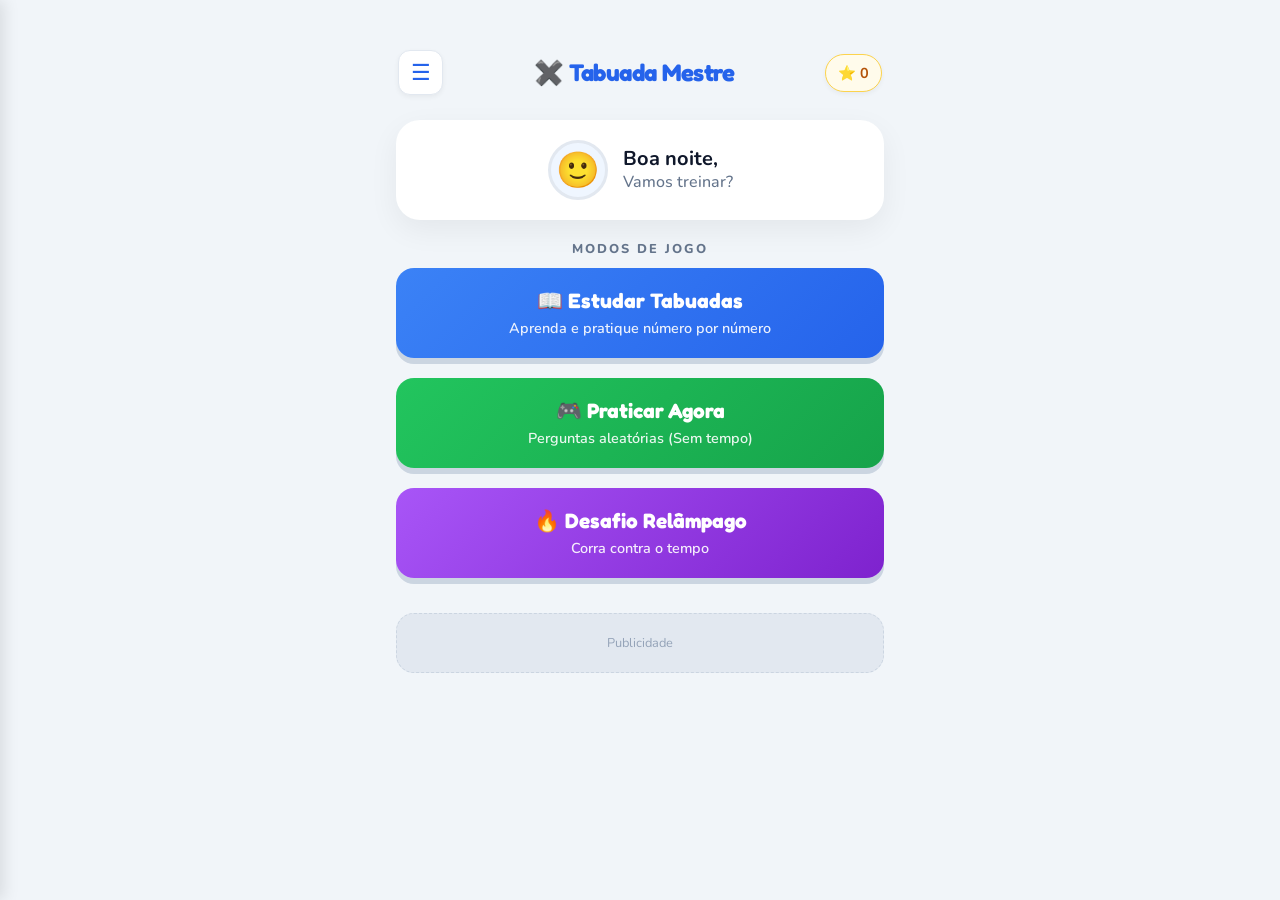
==== index.html @ 0c2fee06 "Add files via upload" ====
<!DOCTYPE html>
<html lang="pt-BR">
<head>
    <meta charset="UTF-8">
    <meta name="viewport" content="width=device-width, initial-scale=1.0, user-scalable=no">
    <title>Tabuada Mestre - Aprenda Brincando</title>
    
    <link rel="preconnect" href="https://fonts.googleapis.com">
    <link rel="preconnect" href="https://fonts.gstatic.com" crossorigin>
    <link href="https://fonts.googleapis.com/css2?family=Fredoka:wght@400;600;700&family=Nunito:wght@400;700&display=swap" rel="stylesheet">
    
    <link rel="stylesheet" href="style.css">
    <link rel="manifest" href="manifest.json">
    <meta name="theme-color" content="#2563eb">
</head>
<body>

    <div id="app">
        
        <div id="overlay-menu" class="oculto"></div> <aside id="menu-lateral">
            <div class="menu-header">
                <div class="avatar-menu-grande" id="avatar-menu-display">🙂</div>
                <strong style="font-size: 1.2rem;">Olá, Mestre!</strong>
                <div class="saldo-badge" style="background: rgba(255,255,255,0.2); border:none; color:white;">
                    ⭐ <span id="saldo-menu">0</span>
                </div>
            </div>
            <nav class="menu-lista">
                <button class="btn-item-menu" id="menu-desempenho">
                    🏆 Meu Desempenho
                </button>
                <button class="btn-item-menu" id="menu-loja">
                    🛍️ Loja de Mestres
                </button>
                <button class="btn-item-menu" onclick="alert('Regras: \n\n1. Treino: Sem tempo, ideal para aprender.\n2. Desafio: Valendo recorde e estrelas!\n3. Lousa: Estude a tabuada antes de jogar.')">
                    📜 Como Jogar
                </button>
                <button class="btn-item-menu" onclick="alert('App Tabuada Mestre v2.0\nDesenvolvido por MIB Digital\n\nTodos os direitos reservados.')">
                    ℹ️ Sobre o App
                </button>
            </nav>
            <div class="versao-app">Versão 2.0.1 (Beta)</div>
        </aside>

        <div id="tela-inicial">
            
            <div class="header-topo-limpo">
                <button class="btn-icon-quadrado" id="btn-abrir-menu">☰</button>
                
                <div class="logo-header-texto">
                    <span style="color:#475569;">✖️</span> Tabuada Mestre
                </div>

                <div class="saldo-badge-pill">
                    ⭐ <span id="saldo-estrelas-home">0</span>
                </div>
            </div>

            <div class="card-boas-vindas-topo">
                <div class="avatar-saudacao" id="avatar-display-home">🙂</div>
                <div class="texto-saudacao-container">
                    <strong id="texto-horario">Olá,</strong>
                    <span>Vamos treinar?</span>
                </div>
            </div>

            <div class="label-secao-home">MODOS DE JOGO</div>

            <div class="container-botoes-originais">
                <button id="btn-estudar" class="btn-menu azul">
                    <span>📖 Estudar Tabuadas</span>
                    <small>Aprenda e pratique número por número</small>
                </button>

                <button id="btn-treino" class="btn-menu verde">
                    <span>🎮 Praticar Agora</span>
                    <small>Perguntas aleatórias (Sem tempo)</small>
                </button>
                
                <button id="btn-desafio" class="btn-menu roxo">
                    <span>🔥 Desafio Relâmpago</span>
                    <small>Corra contra o tempo</small>
                </button>
            </div>

            <div class="ad-banner-container" style="margin-top: auto; margin-bottom: 20px;">
                <p>Publicidade</p>
            </div>
        </div>

        <div id="tela-loja" class="tela oculto">
            <div class="header-tela">
                <button class="btn-voltar" data-destino="tela-inicial">⬅ Voltar</button>
                <h2>Loja de Mestres</h2>
            </div>
            <div class="container-scroll">
                <div class="banner-saldo-loja">
                    <span>Suas Estrelas:</span>
                    <strong class="texto-dourado">⭐ <span id="saldo-estrelas-loja">0</span></strong>
                </div>
                <div id="grid-loja" class="grid-loja"></div>
            </div>
        </div>

        <div id="tela-desempenho" class="tela oculto">
             <div class="header-tela">
                <button class="btn-voltar" data-destino="tela-inicial">⬅ Menu</button>
                <h2>Meu Progresso</h2>
            </div>
            <div class="container-scroll">
                <div class="stats-grid" style="margin-top: 10px;">
                    <div class="stat-card azul"><span class="stat-valor" id="dash-total-jogos">0</span><span class="stat-label">Partidas</span></div>
                    <div class="stat-card verde"><span class="stat-valor" id="dash-total-acertos">0</span><span class="stat-label">Acertos</span></div>
                    <div class="stat-card vermelho"><span class="stat-valor" id="dash-total-erros">0</span><span class="stat-label">Erros Totais</span></div>
                </div>
                <div class="card-grafico">
                    <div class="grafico-header">
                        <h3>Acertos por Tabuada</h3>
                        <div class="botoes-filtro">
                            <button class="btn-filtro" onclick="atualizarGrafico('ano')">Ano</button>
                            <button class="btn-filtro" onclick="atualizarGrafico('mes')">Mês</button>
                            <button class="btn-filtro ativo" onclick="atualizarGrafico('dia')">Dia</button>
                        </div>
                    </div>
                    <div class="grafico-container"><div id="container-barras" class="area-barras"></div></div>
                </div>
                <h3 class="titulo-secao-config" style="margin-top: 25px;">Histórico de Jogos</h3>
                <div class="grid-botoes-historico">
                    <button class="btn-hist-modo roxo" onclick="verHistoricoModo('classico')">⏱️ Clássico</button>
                    <button class="btn-hist-modo laranja" onclick="verHistoricoModo('morte')">💣 Morte Súbita</button>
                    <button class="btn-hist-modo verde" onclick="verHistoricoModo('recarga')">🔋 Recarga</button>
                    <button class="btn-hist-modo azul" onclick="verHistoricoModo('speedrun')">🏁 Speedrun</button>
                </div>
                <div id="painel-detalhes-historico" class="painel-detalhes oculto">
                    <div class="header-detalhes"><h4 id="titulo-modo-historico">Clássico</h4><button class="btn-fechar-mini" onclick="fecharHistoricoModo()">✕</button></div>
                    <div class="card-recorde-destaque"><span>🏆 Melhor Pontuação</span><strong id="valor-recorde-modo">0 pts</strong></div>
                    <h5 style="margin: 15px 0 10px 0; color:var(--text-light)">Últimas 10 Partidas:</h5>
                    <div id="lista-historico-especifica" class="lista-simples"></div>
                </div>
                <div style="margin-top: 40px; text-align: center;">
                    <button class="btn-link" onclick="limparTudo()" style="color: #ef4444; font-size: 0.8rem;">🗑️ Apagar todo meu histórico</button>
                </div>
                <div class="ad-banner-container" style="margin-bottom: 20px;"><p>Publicidade</p></div>
            </div>
        </div>

        <div id="tela-estudo" class="tela oculto">
            <div class="header-tela">
                <button class="btn-voltar" data-destino="tela-inicial">⬅ Menu</button>
                <h2 id="titulo-pagina-estudo">Modo Estudo</h2>
            </div>
            <div class="card-lousa-container">
                <div id="lousa-conteudo" class="grid-lousa-bipartida"></div>
            </div>
            <div class="area-seletores-container">
                <p>Selecione um número:</p>
                <div id="lista-botoes-selecao" class="scroll-horizontal-seletores"></div>
            </div>
            <div class="area-acao-fixa">
                <button id="btn-acao-praticar-dinamico" class="btn-menu verde">🎮 Praticar Agora</button>
                <div class="ad-banner-container" style="margin-top: auto; margin-bottom: 16px;"><p>Publicidade</p></div>
            </div>
            <div id="painel-quiz-lousa" class="oculto" style="margin-top: 20px;">
                <div class="card-pergunta-focada">
                    <div class="pergunta-texto-grande" id="texto-pergunta-quiz">Prepare-se...</div>
                    <div id="opcoes-quiz-lousa" class="grid-opcoes-lateral"></div>
                    <div id="feedback-quiz" class="feedback-texto"></div>
                </div>
            </div>
        </div>

        <div id="tela-config-treino" class="tela oculto">
            <div class="header-tela">
                <button class="btn-voltar" data-destino="tela-inicial">⬅ Menu</button>
                <h2>Personalizar</h2>
            </div>
            <div class="container-scroll" style="padding-bottom: 100px;">
                <h3 class="titulo-secao-config">Dinâmica do Jogo</h3>
                <div class="grid-config-modo">
                    <button class="card-opcao-treino selecionado" id="opt-botoes" onclick="escolherModoInput('botoes')">
                        <div class="icon-grande">🔘</div>
                        <div class="texto-opt"><strong>Clássico</strong><small>Múltipla Escolha</small></div>
                        <div class="check-icon">✔</div>
                    </button>
                    <button class="card-opcao-treino" id="opt-teclado" onclick="escolherModoInput('teclado')">
                        <div class="icon-grande">⌨</div>
                        <div class="texto-opt"><strong>Teclado</strong><small>Digitar resposta</small></div>
                        <div class="check-icon">✔</div>
                    </button>
                    <button class="card-opcao-treino" id="opt-verdadeiro-falso" onclick="escolherModoInput('verdadeiro-falso')">
                        <div class="icon-grande">⚡</div>
                        <div class="texto-opt"><strong>Rápido</strong><small>Verdade ou Falso</small></div>
                        <div class="check-icon">✔</div>
                    </button>
                    <button class="card-opcao-treino" id="opt-inverso" onclick="escolherModoInput('inverso')">
                        <div class="icon-grande">🧠</div>
                        <div class="texto-opt"><strong>Inverso</strong><small>Ache a conta</small></div>
                        <div class="check-icon">✔</div>
                    </button>
                </div>
                <h3 class="titulo-secao-config" style="margin-top: 30px;">Quantas perguntas?</h3>
                <div class="grid-config-qtd">
                    <button class="btn-qtd-redondo selecionado" id="qtd-10" onclick="escolherQtd(10)">10</button>
                    <button class="btn-qtd-redondo" id="qtd-20" onclick="escolherQtd(20)">20</button>
                    <button class="btn-qtd-redondo" id="qtd-50" onclick="escolherQtd(50)">50</button>
                    <button class="btn-qtd-redondo" id="qtd-inf" onclick="escolherQtd(Infinity)">∞</button>
                    <button class="btn-qtd-redondo" id="qtd-custom" onclick="escolherQtd('custom')">✏️</button>
                </div>
                <div id="wrapper-slider" class="oculto">
                    <div class="container-slider-qtd">
                        <span class="label-slider">Questões: <span id="valor-slider-display">30</span></span>
                        <input type="range" id="slider-qtd" min="1" max="100" value="30" oninput="atualizarValorSlider(this.value)">
                    </div>
                </div>
            </div>
            <div class="area-acao-fixa">
                <button id="btn-iniciar-treino-custom" class="btn-menu verde">🚀 Começar Jogo</button>
                <div class="ad-banner-container" style="margin-top: 0;"><p>Publicidade</p></div>
            </div>
        </div>

        <div id="tela-config-desafio" class="tela oculto">
            <div class="header-tela">
                <button class="btn-voltar" data-destino="tela-inicial">⬅ Menu</button>
                <h2>Modo Desafio</h2>
            </div>
            <div class="container-scroll" style="padding-bottom: 100px;">
                <h3 class="titulo-secao-config">Escolha o Desafio</h3>
                <div class="grid-config-modo">
                    <button class="card-opcao-treino selecionado" id="opt-desafio-classico" onclick="escolherModoDesafio('classico')">
                        <div class="icon-grande">⏱️</div>
                        <div class="texto-opt"><strong>Clássico</strong><small>60 Segundos</small></div>
                        <div class="check-icon">✔</div>
                    </button>
                    <button class="card-opcao-treino" id="opt-desafio-morte" onclick="escolherModoDesafio('morte')">
                        <div class="icon-grande">💣</div>
                        <div class="texto-opt"><strong>Morte Súbita</strong><small>5s ou Game Over</small></div>
                        <div class="check-icon">✔</div>
                    </button>
                    <button class="card-opcao-treino" id="opt-desafio-recarga" onclick="escolherModoDesafio('recarga')">
                        <div class="icon-grande">🔋</div>
                        <div class="texto-opt"><strong>Recarga</strong><small>Ganhe tempo extra</small></div>
                        <div class="check-icon">✔</div>
                    </button>
                    <button class="card-opcao-treino" id="opt-desafio-speedrun" onclick="escolherModoDesafio('speedrun')">
                        <div class="icon-grande">🏁</div>
                        <div class="texto-opt"><strong>Speedrun</strong><small>20 acertos rápidos</small></div>
                        <div class="check-icon">✔</div>
                    </button>
                </div>
                <h3 class="titulo-secao-config" style="margin-top: 30px;">Dificuldade</h3>
                <div class="grid-config-qtd">
                    <button class="btn-qtd-redondo" id="dif-facil" onclick="escolherDificuldade('facil')">😀</button>
                    <button class="btn-qtd-redondo selecionado" id="dif-medio" onclick="escolherDificuldade('medio')">😎</button>
                    <button class="btn-qtd-redondo" id="dif-dificil" onclick="escolherDificuldade('dificil')">🔥</button>
                </div>
                <div id="texto-explicacao-dificuldade">
                    <strong>Médio</strong>
                    Tabuadas do 2 ao 9 (multiplicando até 10). O padrão clássico.
                </div>
            </div>
            <div class="area-acao-fixa">
                <button id="btn-iniciar-desafio-custom" class="btn-menu roxo">🔥 Iniciar Desafio</button>
                <div class="ad-banner-container" style="margin-top: 0;"><p>Publicidade</p></div>
            </div>
        </div>

        <header id="header-jogo" class="oculto">
            <button id="btn-sair-jogo" class="btn-voltar">✕ Sair</button>
            <div class="info-progresso">
                <span id="texto-contador" class="texto-contador">Questão 1</span>
                <div id="container-barra-fixa" class="barra-fina-bg">
                    <div id="barra-fina-fill" class="barra-fina-fill"></div>
                </div>
            </div>
            <div style="display:flex; gap:10px; align-items:center;">
                <div id="timer-display" class="oculto" style="font-weight:bold; color:#ef4444">00:45</div>
                <div id="placar-display" class="badge-pontos">⭐ 0</div>
            </div>
            <div class="barra-progresso oculto" id="container-barra-tempo">
                <div id="barra-fill" style="width: 100%"></div>
            </div>
        </header>

        <main id="container-jogo" class="oculto">
            <div class="area-pergunta">
                </div>
            <div id="opcoes-resposta" class="grid-opcoes"></div>

            <div class="game-footer-mascote">
                <div class="mascote-container">
                    <div class="avatar-game-footer">🙂</div>
                    <div class="texto-mascote-container">
                        <span id="frase-mascote" class="animacao-digitacao">Vamos lá!</span>
                    </div>
                </div>
            </div>
        </main>

        <div id="tela-resultado" class="oculto">
            <div class="resultado-header">
                <h2>Resultado Final</h2>
                <p class="subtitulo-resumo" id="subtitulo-resumo">Resumo</p>
            </div>
            <div class="placar-circular">
                <svg viewBox="0 0 36 36" class="circular-chart">
                    <path class="circle-bg" d="M18 2.0845 a 15.9155 15.9155 0 0 1 0 31.831 a 15.9155 15.9155 0 0 1 0 -31.831" />
                    <path class="circle" id="circle-path" stroke-dasharray="0, 100" d="M18 2.0845 a 15.9155 15.9155 0 0 1 0 31.831 a 15.9155 15.9155 0 0 1 0 -31.831" />
                    <text x="18" y="20.35" class="percentage" id="texto-percentual">0%</text>
                </svg>
            </div>
            <p id="msg-motivacional">Calculando...</p>
            <div class="stats-grid">
                <div class="stat-card verde">
                    <span class="stat-label">Acertos</span>
                    <span class="stat-valor" id="stat-acertos">0</span>
                </div>
                <div class="stat-card vermelho">
                    <span class="stat-label">Erros</span>
                    <span class="stat-valor" id="stat-erros">0</span>
                </div>
                <div class="stat-card azul">
                    <span class="stat-label">Total</span>
                    <span class="stat-valor" id="stat-total">0</span>
                </div>
            </div>
            <div class="ad-banner-container retangulo-medio"><p>Publicidade</p></div>
            <button id="btn-reiniciar" class="btn-menu azul">🔄 Jogar Novamente</button>
            <button id="btn-home-resultado" class="btn-menu neutro">🏠 Menu Inicial</button>
        </div>

    </div> 

    <script src="audio.js"></script> 
    <script type="module" src="js/app.js"></script>
    <script>
        if ('serviceWorker' in navigator) {
            navigator.serviceWorker.register('./service-worker.js')
                .then(() => console.log('Service Worker registrado!'))
                .catch((err) => console.error('Erro SW:', err));
        }
    </script>
</body>
</html>
---- style.css ----
/* --- 1. VARIÁVEIS E BASE (Design System) --- */
:root {
    /* Paleta Lúdica e Premium */
    --primary: #2563eb;       /* Azul Royal */
    --primary-dark: #1e40af;
    --secondary: #f97316;     /* Laranja Vibrante */
    --accent: #8b5cf6;        /* Roxo */
    --success: #22c55e;       /* Verde */
    --error: #ef4444;         /* Vermelho */
    
    --bg-app: #f0f9ff;        /* Fundo azulzinho claro */
    --surface: #ffffff;
    --text-main: #1e293b;
    --text-light: #64748b;
    
    --radius: 20px;
    --shadow: 0 4px 0 rgba(0,0,0,0.15); /* Sombra "durinha" estilo game */
    --shadow-soft: 0 10px 25px rgba(0,0,0,0.08);
}

* { box-sizing: border-box; -webkit-tap-highlight-color: transparent; font-family: 'Nunito', sans-serif; }

body {
    background-color: var(--bg-app);
    color: var(--text-main);
    margin: 0;
    min-height: 100vh;
    display: flex;
    justify-content: center;
    padding: 15px;
}

#app {
    width: 100%;
    max-width: 500px; /* Largura máxima ideal para mobile */
    padding-bottom: 20px;
    animation: fadeIn 0.4s ease-out;
}

h1, h2, h3 { font-family: 'Fredoka', sans-serif; margin: 0; }

/* --- 2. TELA INICIAL --- */
#tela-inicial { text-align: center; padding-top: 20px; }
.logo-area { margin-bottom: 30px; }
.logo-area h1 { font-size: 2.2rem; color: var(--primary); margin-bottom: 5px; }
.logo-area p { color: var(--text-light); margin: 0; }

.card-nivel-usuario {
    background: var(--surface);
    padding: 15px 20px;
    border-radius: var(--radius);
    margin: 20px 0;
    box-shadow: 0 4px 15px rgba(0,0,0,0.05);
    display: flex; justify-content: space-between; align-items: center;
    border: 2px solid #e2e8f0;
}

/* BOTÕES ESTILO GAME (Menu) */
.btn-menu {
    border: none;
    width: 100%;
    padding: 20px;
    margin-bottom: 15px;
    border-radius: var(--radius);
    cursor: pointer;
    text-align: left;
    color: white;
    box-shadow: var(--shadow);
    transition: transform 0.1s, box-shadow 0.1s;
    position: relative;
    overflow: hidden;
    display: flex;
    flex-direction: column;
    gap: 5px;
}

.btn-menu:active { transform: translateY(4px); box-shadow: none; }
.btn-menu span { display: block; font-size: 1.3rem; font-weight: 800; font-family: 'Fredoka', sans-serif; }
.btn-menu small { font-size: 0.9rem; opacity: 0.9; font-weight: 600; }

/* Cores dos Botões */
.azul { background: var(--primary); }
.azul:hover { background: var(--primary-dark); }
.verde { background: var(--success); }
.roxo { background: var(--accent); }

.btn-link {
    background: none; border: none; color: var(--text-light);
    text-decoration: underline; cursor: pointer; font-size: 0.9rem;
}

/* --- 3. TELAS INTERNAS (Estudo e Seleção) --- */
.oculto { display: none !important; }

.cabecalho-interno {
    display: flex; align-items: center; gap: 15px;
    margin-bottom: 25px; padding-top: 10px;
}
.cabecalho-interno h2 { color: var(--text-main); font-size: 1.5rem; }

.btn-voltar {
    background: var(--surface);
    border: 2px solid #e2e8f0;
    border-radius: 50px;
    padding: 8px 16px;
    font-weight: 700;
    color: var(--text-main);
    cursor: pointer;
    box-shadow: 0 2px 5px rgba(0,0,0,0.05);
}

/* Grid de Seleção de Números (1 a 10) */
.grid-botoes {
    display: grid;
    grid-template-columns: repeat(2, 1fr); /* 2 por linha */
    gap: 15px;
}

/* --- 4. LAYOUT SPLIT VIEW (O Novo Design Híbrido) --- */
.layout-dividido {
    display: flex;
    gap: 20px;
    align-items: flex-start;
    margin-top: 10px;
    position: relative;
}

.coluna-lista { flex: 1; transition: 0.3s; }
.coluna-quiz { 
    flex: 1; 
    display: none; /* Inicia oculta */
    animation: slideInRight 0.4s cubic-bezier(0.175, 0.885, 0.32, 1.275); /* Efeito elástico */
}

/* --- ESTILOS DA LISTA (LADO ESQUERDO) --- */
.lista-tabuada ul {
    list-style: none; padding: 0; margin: 0;
    display: flex; flex-direction: column; gap: 10px;
}

.linha-tabuada {
    display: flex; justify-content: space-between; align-items: center;
    padding: 15px 20px;
    background: white;
    border-radius: 16px;
    font-size: 1.2rem;
    font-weight: 800;
    color: var(--text-light);
    border: 2px solid transparent;
    transition: all 0.3s;
    box-shadow: 0 2px 4px rgba(0,0,0,0.02);
}

/* Quando vira interrogação */
.resposta-oculta {
    color: #cbd5e1; /* Cinza claro */
    font-weight: 400;
}
.resultado-num {
    font-family: 'Fredoka', sans-serif;
    min-width: 30px; text-align: center;
}

/* O FOCO: Linha ativa na pergunta */
.linha-tabuada.focada {
    border-color: var(--primary);
    background-color: #eff6ff;
    color: var(--primary);
    transform: scale(1.03);
    box-shadow: 0 8px 20px rgba(37, 99, 235, 0.15);
    z-index: 2;
}

/* Feedbacks na Lista */
.linha-tabuada.revelada-certa {
    background-color: #dcfce7; color: #166534; border-color: transparent;
}
.linha-tabuada.revelada-erro {
    background-color: #fee2e2; color: #991b1b;
}

/* --- ESTILOS DO CARD LATERAL (LADO DIREITO) --- */
.card-quiz-flutuante {
    background: white;
    padding: 25px 20px;
    border-radius: 24px;
    box-shadow: var(--shadow-soft);
    text-align: center;
    position: sticky;
    top: 20px;
    border: 1px solid #f1f5f9;
}

.pergunta-destaque {
    font-size: 2.2rem;
    font-family: 'Fredoka', sans-serif;
    color: var(--text-main);
    margin-bottom: 25px;
    padding: 15px;
    background: #f8fafc;
    border-radius: 18px;
    border: 2px dashed #cbd5e1;
}

.grid-opcoes-lateral {
    display: grid;
    grid-template-columns: 1fr 1fr;
    gap: 12px;
}

.btn-lateral {
    padding: 20px 10px; /* Mais alto */
    font-size: 1.5rem;
    font-weight: 900;     /* Fonte mais grossa */
    font-family: 'Fredoka', sans-serif;
    color: var(--text-main);
    background: white;
    
    /* A Mágica do 3D */
    border: 2px solid #cbd5e1;
    border-bottom-width: 6px; /* Borda grossa embaixo */
    border-radius: 16px;
    
    cursor: pointer;
    transition: all 0.1s;
    position: relative;
}
.btn-lateral:active {
    transform: translateY(4px); /* Desce */
    border-bottom-width: 2px;   /* Sombra diminui */
    background: #f1f5f9;
}
.btn-lateral:hover:not(:disabled) {
    border-color: var(--primary);
    color: var(--primary);
    transform: translateY(-2px);
}

.btn-lateral.certo { 
    background: #dcfce7; border-color: var(--success); color: #166534; 
    box-shadow: 0 4px 0 #86efac;
}
.btn-lateral.errado { 
    background: #fee2e2; border-color: var(--error); color: #991b1b; 
    box-shadow: 0 4px 0 #fca5a5;
}

/* --- 5. TELA DE JOGO (TELA CHEIA - Treino/Desafio) --- */
#header-jogo { margin-bottom: 20px; }
.topo-info {
    display: flex; justify-content: space-between; align-items: center;
    background: white; padding: 10px 20px; border-radius: 50px;
    box-shadow: var(--shadow-soft); margin-bottom: 15px;
}
#timer-display { font-weight: 800; font-family: monospace; font-size: 1.2rem; }
#placar-display { font-weight: 800; color: var(--secondary); font-size: 1.2rem; }

.barra-progresso {
    height: 8px; background: #e2e8f0; border-radius: 10px; overflow: hidden;
}
#barra-fill {
    height: 100%; background: var(--secondary); width: 100%; transition: width 1s linear;
}

.area-pergunta {
    background: white;
    padding: 40px 20px;
    border-radius: 24px;
    text-align: center;
    margin-bottom: 25px;
    font-size: 3.5rem;
    font-family: 'Fredoka', sans-serif;
    color: var(--text-main);
    box-shadow: var(--shadow);
    display: flex; justify-content: center; gap: 15px; align-items: center;
}
.sinal, .igual { color: var(--text-light); opacity: 0.5; }

/* Botões de Opção (Tela Cheia) - Reusa estilos */
.botao-opcao {
    background: white;
    border: 2px solid #e2e8f0;
    border-radius: var(--radius);
    padding: 20px;
    font-size: 1.8rem;
    font-weight: 800;
    color: var(--text-main);
    box-shadow: 0 5px 0 #e2e8f0;
    cursor: pointer;
    width: 100%;
}
.botao-opcao:active { transform: translateY(4px); box-shadow: none; }
.botao-opcao.correto { background: #dcfce7; border-color: var(--success); color: #166534; box-shadow: 0 5px 0 #86efac; }
.botao-opcao.errado { background: #fee2e2; border-color: var(--error); color: #991b1b; box-shadow: 0 5px 0 #fca5a5; }

/* --- 6. TELA RESULTADO --- */
#tela-resultado { text-align: center; padding-top: 30px; }
.placar-final {
    background: linear-gradient(135deg, var(--primary) 0%, var(--primary-dark) 100%);
    width: 150px; height: 150px;
    border-radius: 50%; margin: 20px auto;
    display: flex; flex-direction: column; justify-content: center; align-items: center;
    color: white; box-shadow: 0 10px 30px rgba(37, 99, 235, 0.4);
}
#pontos-final { font-size: 3rem; font-weight: 800; line-height: 1; font-family: 'Fredoka', sans-serif; }
#msg-motivacional { font-size: 1.4rem; font-weight: 700; margin-bottom: 30px; color: var(--text-main); }

/* --- 7. PUBLICIDADE --- */
.ad-banner-container {
    background: #e2e8f0;
    color: #94a3b8;
    height: 60px;
    display: flex; align-items: center; justify-content: center;
    margin: 20px 0; border-radius: 12px;
    font-size: 0.8rem; border: 1px dashed #cbd5e1;
}
.retangulo-medio { height: 250px; }

/* --- 8. RESPONSIVIDADE (MOBILE) --- */
@media (max-width: 700px) {
    .layout-dividido {
        flex-direction: column-reverse; /* No celular, Quiz fica EM CIMA da lista */
    }
    .coluna-quiz {
        width: 100%;
        position: sticky;
        top: 10px;
        z-index: 100;
    }
    .card-quiz-flutuante {
        padding: 15px;
        box-shadow: 0 10px 40px rgba(0,0,0,0.15); /* Sombra mais forte para destacar */
        border: 2px solid var(--primary); /* Borda para separar visualmente */
    }
    .pergunta-destaque {
        font-size: 2rem; margin-bottom: 15px; padding: 10px;
    }
    .btn-lateral { padding: 12px; font-size: 1.1rem; }
    
    /* Ajuste para a lista não ficar escondida */
    .coluna-lista { width: 100%; margin-top: 10px; }
}

@keyframes fadeIn { from { opacity: 0; } to { opacity: 1; } }
@keyframes slideInRight { from { opacity: 0; transform: translateX(30px); } to { opacity: 1; transform: translateX(0); } }
/* --- TELA DE RESULTADO PREMIUM --- */
#tela-resultado { padding: 20px; animation: slideUp 0.5s ease-out; }

.resultado-header h2 { font-size: 1.8rem; color: var(--text-main); margin-bottom: 5px; }
.subtitulo-resumo { color: var(--text-light); font-weight: 600; margin: 0; }

/* Gráfico Circular (SVG) */
.placar-circular {
    width: 140px; margin: 25px auto;
}
.circular-chart { display: block; margin: 10px auto; max-width: 100%; max-height: 250px; }
.circle-bg { fill: none; stroke: #e2e8f0; stroke-width: 2.5; }
.circle { fill: none; stroke-width: 2.5; stroke-linecap: round; transition: stroke-dasharray 1s ease-out; }
.percentage { fill: var(--text-main); font-family: 'Fredoka', sans-serif; font-weight: bold; font-size: 0.5em; text-anchor: middle; }

/* Cores do Gráfico */
.stroke-verde { stroke: var(--success); }
.stroke-amarelo { stroke: #eab308; }
.stroke-vermelho { stroke: var(--error); }

/* Grid de Estatísticas */
.stats-grid {
    display: grid;
    grid-template-columns: 1fr 1fr 1fr;
    gap: 10px;
    margin-bottom: 30px;
}

.stat-card {
    background: white;
    padding: 15px 5px;
    border-radius: 16px;
    display: flex; flex-direction: column; align-items: center; justify-content: center;
    box-shadow: 0 4px 10px rgba(0,0,0,0.05);
    border: 1px solid #f1f5f9;
}

.stat-valor { font-family: 'Fredoka', sans-serif; font-size: 1.5rem; font-weight: 800; line-height: 1.2; }
.stat-label { font-size: 0.75rem; font-weight: 700; text-transform: uppercase; letter-spacing: 0.5px; opacity: 0.7; }

/* Cores dos Cards */
.stat-card.verde .stat-valor { color: var(--success); }
.stat-card.vermelho .stat-valor { color: var(--error); }
.stat-card.azul .stat-valor { color: var(--primary); }

#msg-motivacional {
    font-size: 1.3rem; margin-bottom: 25px; font-weight: 700; color: var(--text-main);
}

/* --- ESTILO PARA O BOTÃO NEUTRO (Menu Inicial) --- */
.btn-menu.neutro {
    background: white;
    color: var(--text-main); /* Cor escura */
    border: 2px solid #cbd5e1; /* Borda cinza */
    box-shadow: 0 4px 0 #cbd5e1; /* Sombra cinza */
}

.btn-menu.neutro:hover {
    background: #f1f5f9;
    border-color: #94a3b8;
}

.btn-menu.neutro:active {
    box-shadow: 0 2px 0 #cbd5e1;
    transform: translateY(2px);
}
/* --- TELA DE SELEÇÃO PREMIUM (Botões de Nível) --- */

/* Ajuste do Grid */
#lista-numeros-tabuada {
    display: grid;
    grid-template-columns: repeat(2, 1fr); /* 2 colunas */
    gap: 20px;
    padding: 10px;
}

/* O Botão de Nível */
.btn-nivel {
    background: white;
    border: 2px solid white; /* Borda invisível para alinhar */
    border-radius: 24px;
    height: 120px; /* Mais alto */
    display: flex;
    flex-direction: column;
    justify-content: center;
    align-items: center;
    box-shadow: 0 10px 25px rgba(0,0,0,0.06); /* Sombra suave premium */
    cursor: pointer;
    position: relative;
    overflow: hidden;
    transition: all 0.3s cubic-bezier(0.34, 1.56, 0.64, 1); /* Efeito elástico */
    opacity: 0; /* Começa invisível para a animação */
    animation: popIn 0.5s forwards; /* Animação de entrada */
}

/* Efeito Hover (Mouse ou Toque) */
.btn-nivel:active, .btn-nivel:hover {
    transform: translateY(-5px) scale(1.02);
    box-shadow: 0 15px 35px rgba(37, 99, 235, 0.15);
    border-color: #e0e7ff;
}

/* O Número Grande e Colorido */
.num-grande {
    font-size: 3.5rem;
    font-family: 'Fredoka', sans-serif;
    font-weight: 800;
    line-height: 1;
    /* Gradiente no Texto */
    background: linear-gradient(135deg, var(--primary) 0%, var(--accent) 100%);
    -webkit-background-clip: text;
    -webkit-text-fill-color: transparent;
}
/* O Texto "Tabuada" pequeno */
.label-pequeno {
    font-size: 0.75rem;
    font-weight: 700;
    color: #94a3b8;
    text-transform: uppercase;
    margin-top: 5px;
    letter-spacing: 1.5px;
}

/* Decoração de Fundo (Bolinhas sutis) */
.btn-nivel::before {
    content: '';
    position: absolute;
    top: -20px; right: -20px;
    width: 60px; height: 60px;
    background: linear-gradient(135deg, var(--primary) 0%, var(--accent) 100%);
    opacity: 0.05;
    border-radius: 50%;
}

/* Animação de Entrada */
@keyframes popIn {
    from { opacity: 0; transform: scale(0.5) translateY(20px); }
    to { opacity: 1; transform: scale(1) translateY(0); }
}





/* --- 9. ANIMAÇÕES PREMIUM (Adicione ao final do style.css) --- */

/* Efeito de Treme-Treme (Erro) */
@keyframes shake {
    0%, 100% { transform: translateX(0); }
    25% { transform: translateX(-10px); }
    75% { transform: translateX(10px); }
}

.animacao-erro {
    animation: shake 0.3s cubic-bezier(.36,.07,.19,.97) both;
    border-color: var(--error) !important;
}

/* Efeito de Pulso (Acerto) */
@keyframes pulse-green {
    0% { transform: scale(1); box-shadow: 0 0 0 0 rgba(34, 197, 94, 0.7); }
    70% { transform: scale(1.05); box-shadow: 0 0 0 15px rgba(34, 197, 94, 0); }
    100% { transform: scale(1); box-shadow: 0 0 0 0 rgba(34, 197, 94, 0); }
}

.animacao-acerto {
    animation: pulse-green 0.4s ease-out;
    z-index: 10;
}
/* --- 9. EFEITOS PREMIUM (Adicione no final do style.css) --- */

/* Treme-Treme (Quando errar) */
@keyframes shake {
    0%, 100% { transform: translateX(0); }
    25% { transform: translateX(-8px); }
    75% { transform: translateX(8px); }
}

.animacao-erro {
    animation: shake 0.4s cubic-bezier(.36,.07,.19,.97) both;
    background-color: #fee2e2 !important;
    border-color: var(--error) !important;
}

/* Pulso Verde (Quando acertar) */
@keyframes pulse-green {
    0% { transform: scale(1); box-shadow: 0 0 0 0 rgba(34, 197, 94, 0.7); }
    50% { transform: scale(1.05); box-shadow: 0 0 0 10px rgba(34, 197, 94, 0); }
    100% { transform: scale(1); box-shadow: 0 0 0 0 rgba(34, 197, 94, 0); }
}

.animacao-acerto {
    animation: pulse-green 0.5s ease-out;
    background-color: #dcfce7 !important;
    border-color: var(--success) !important;
    color: var(--success) !important;
    z-index: 10;
}

.btn-voltar {
    background: var(--surface);
    border: 2px solid #e2e8f0;
    border-radius: 50px;
    padding: 8px 20px; /* Aumentei um pouquinho a área de toque */
    font-weight: 700;
    color: var(--text-main);
    cursor: pointer;
    box-shadow: 0 4px 0 rgba(0,0,0,0.05); /* Sombra 3D leve */
    
    /* --- CORREÇÃO DE CAMADA --- */
    position: relative; 
    z-index: 9999; /* Garante que fique acima de tudo */
}

.btn-voltar:active {
    transform: translateY(2px);
    box-shadow: none;
}

/* --- ESTILO DO NOVO PAINEL GERAL DE TABUADAS --- */

/* O container que segura tudo */
#container-grade-completa {
    display: grid;
    /* Cria 2 colunas automáticas no celular */
    grid-template-columns: repeat(auto-fit, minmax(140px, 1fr));
    gap: 15px;
    padding: 10px;
    padding-bottom: 80px; /* Espaço extra no final pra não cortar */
}

/* O cartão individual de cada tabuada */
.card-tabuada-resumo {
    background: white;
    border-radius: 16px;
    box-shadow: 0 4px 12px rgba(0,0,0,0.05);
    overflow: hidden; /* Pra borda redonda funcionar no cabeçalho */
    border: 2px solid transparent;
    transition: all 0.2s;
}

.card-tabuada-resumo:hover {
    border-color: var(--primary-light);
    transform: translateY(-3px);
}

/* Cabeçalho do cartão (Ex: "Tabuada do 5") */
.card-header-tab {
    background: var(--primary-light);
    color: var(--primary-dark);
    text-align: center;
    font-weight: 800;
    padding: 8px;
    font-size: 1.1rem;
}

/* O corpo onde ficam as continhas */
.card-body-tab {
    padding: 10px;
    font-family: 'Roboto Mono', monospace; /* Fonte monoespaçada fica melhor pra alinhar números */
    font-size: 0.9rem;
    color: var(--text-secondary);
    line-height: 1.6;
}

/* As linhas individuais (ex: 5 x 1 = 5) */
.linha-resumo-item {
    display: flex;
    justify-content: space-between; /* Separa a conta do resultado */
    border-bottom: 1px dashed #eee;
    padding: 2px 0;
}
.linha-resumo-item strong {
    color: var(--primary);
}

/* O mini botão de praticar no final do cartão */
.btn-mini-praticar {
    width: 100%;
    border: none;
    background: var(--primary);
    color: white;
    padding: 8px;
    font-weight: 700;
    cursor: pointer;
    display: flex;
    align-items: center;
    justify-content: center;
    gap: 5px;
    font-family: 'Fredoka', sans-serif;
}
.btn-mini-praticar:hover {
    background: var(--primary-dark);
}
/* --- NOVO LAYOUT: LOUSA INTERATIVA --- */

/* 1. O Card da Lousa (A "Quadro Negro" moderna) */
.card-lousa-container {
    background: #1e293b; /* Azul escuro quase preto (Lousa moderna) */
    color: white;
    border-radius: 20px;
    padding: 20px;
    margin-bottom: 20px;
    box-shadow: 0 10px 25px rgba(30, 41, 59, 0.3);
    border: 4px solid #334155;
}

#titulo-lousa-dinamico {
    text-align: center;
    color: #38bdf8; /* Azul cyan neon */
    margin-bottom: 15px;
    font-size: 1.5rem;
    text-transform: uppercase;
    letter-spacing: 1px;
}

/* O Grid de 2 Colunas */
.grid-lousa-bipartida {
    display: grid;
    
    /* Define 2 colunas com larguras iguais */
    grid-template-columns: 1fr 1fr;
    
    /* TRUQUE NOVO: Força ter exatamente 5 linhas */
    grid-template-rows: repeat(5, auto);
    
    /* TRUQUE NOVO: Preenche em COLUNA (de cima pra baixo) e não linha */
    grid-auto-flow: column;
    
    /* Espaçamentos */
    column-gap: 30px; /* Aumentei um pouco pra separar bem as contas */
    row-gap: 10px;
}

.item-lousa {
    font-family: 'Fredoka', sans-serif;
    font-size: 1.1rem;
    font-weight: 600;
    color: #e2e8f0;
    display: flex;
    justify-content: space-between; /* Alinha números nas pontas */
    padding: 4px 0;
    border-bottom: 1px dashed rgba(255,255,255,0.1);
}

.destaque-resultado { color: #4ade80; font-weight: 800; }

/* 2. Seletores (Bolinhas) */
.area-seletores-container p {
    text-align: center; color: var(--text-light); font-weight: 700; margin-bottom: 10px;
}

.scroll-horizontal-seletores {
    display: flex;
    justify-content: center;
    flex-wrap: wrap; /* Quebra linha se precisar */
    gap: 10px;
    margin-bottom: 30px;
}

.btn-seletor-redondo {
    width: 50px; height: 50px;
    border-radius: 50%;
    border: 2px solid #cbd5e1;
    background: white;
    color: var(--text-light);
    font-family: 'Fredoka', sans-serif;
    font-size: 1.2rem;
    font-weight: 800;
    cursor: pointer;
    transition: all 0.2s;
    box-shadow: 0 4px 0 #cbd5e1;
}

.btn-seletor-redondo:active { transform: translateY(4px); box-shadow: none; }

/* Estado Ativo (Selecionado) */
.btn-seletor-redondo.ativo {
    background: var(--primary);
    color: white;
    border-color: var(--primary-dark);
    box-shadow: 0 4px 0 var(--primary-dark);
    transform: scale(1.1);
}

/* Botão Praticar Fixo Embaixo */
.area-acao-fixa {
    position: sticky;
    bottom: 20px;
}
/* 1. CABEÇALHO ALINHADO (Botão e Título na mesma linha) */
.header-tela {
    display: flex;               /* Ativa o modo linha */
    align-items: center;         /* Centraliza verticalmente */
    justify-content: flex-start; /* Alinha tudo à esquerda */
    gap: 15px;                   /* Espaço entre o botão e o título */
    margin-bottom: 15px;
    padding: 0 5px;
}

.header-tela h2 {
    font-size: 1.5rem;
    color: var(--text-main);
    margin: 0;
    /* Truque para o título não quebrar linha em tela pequena */
    white-space: nowrap; 
}


/* 2. LOUSA COMPACTA (Contas centralizadas) */
.item-lousa {
    font-family: 'Fredoka', sans-serif; /* Fonte arredondada fica melhor aqui */
    font-size: 1.1rem;
    font-weight: 600;
    color: #e2e8f0;
    
    /* MUDANÇA AQUI: Centralizar e Juntar */
    display: flex;
    justify-content: center; /* Junta tudo no centro */
    align-items: center;
    gap: 8px;                /* Espacinho pequeno entre a conta e o resultado */
    
    padding: 6px 0;
    border-bottom: 1px dashed rgba(255,255,255,0.1);
}

/* Tiramos a cor diferente só do resultado para ficar uniforme,
   ou mantemos se você gostar. Vou manter sutil. */
.destaque-resultado { 
    color: #4ade80; /* Verde neon suave */
    font-weight: 700;
}

/* --- ESTILO DO QUIZ NA LOUSA (Visual Card Retomado) --- */

.card-pergunta-focada {
    background: white;
    border-radius: 24px;
    padding: 25px;
    box-shadow: 0 10px 30px rgba(0,0,0,0.15); /* Sombra mais forte */
    text-align: center;
    border: 2px solid #e2e8f0;
    animation: slideUp 0.3s ease-out;
    
    /* Centraliza na tela se precisar */
    max-width: 400px;
    margin: 20px auto 0 auto; 
}

.pergunta-texto-grande {
    font-size: 2.8rem; /* Aumentei a fonte */
    font-family: 'Fredoka', sans-serif;
    color: var(--text-main);
    margin-bottom: 25px;
    
    /* O visual de "Caixa Tracejada" do antigo */
    background: #f8fafc;
    border-radius: 18px;
    padding: 15px;
    border: 3px dashed #cbd5e1;
}

/* Feedback de Texto (Muito Bem!) */
.feedback-texto {
    min-height: 30px; /* Garante espaço fixo pra não pular a tela */
    margin-top: 20px; 
    font-weight: 800;
    font-size: 1.2rem;
    font-family: 'Nunito', sans-serif;
    transition: all 0.3s;
}

/* DESTAQUE NA LOUSA (Linha Ativa) */
.item-lousa.ativa-no-quiz {
    background: rgba(37, 99, 235, 0.3); /* Azul mais visível */
    border: 2px solid #60a5fa;
    border-radius: 8px;
    transform: scale(1.05);
    box-shadow: 0 0 15px rgba(96, 165, 250, 0.4);
    z-index: 10;
    padding: 5px 10px; /* Ajuste para o texto não colar na borda */
}
/* --- AJUSTE DE LAYOUT (Preencher a tela toda) --- */
#tela-estudo {
    display: flex;
    flex-direction: column;
    min-height: 85vh; /* Força a tela a ter altura mínima */
    justify-content: space-between; /* Distribui os itens (Topo, Meio, Fim) */
}

/* --- O SUPER BOTÃO VERDE --- */
#btn-acao-praticar-dinamico {
    flex-direction: row; /* Ícone ao lado do texto, não em cima */
    align-items: center;
    justify-content: center;
    gap: 15px; /* Espaço entre o ícone e o texto */
    
    font-size: 1.4rem !important; /* Texto bem maior */
    padding: 25px 20px; /* Mais "gordinho" */
    width: 100%;
    
    box-shadow: 0 8px 0 #15803d; /* Sombra 3D mais grossa pra dar peso */
    transform: translateY(-2px);
}

#btn-acao-praticar-dinamico:active {
    transform: translateY(4px);
    box-shadow: none;
}

/* --- TELA DE CONFIGURAÇÃO DE TREINO --- */

.titulo-secao-config {
    color: var(--text-light);
    margin-bottom: 15px;
    font-size: 1.1rem;
    text-transform: uppercase;
    letter-spacing: 1px;
    padding-left: 5px;
}

/* 1. CARDS DE MODO (Botões vs Teclado) */
.grid-config-modo {
    display: grid;
    grid-template-columns: 1fr 1fr;
    gap: 15px;
}

.card-opcao-treino {
    background: white;
    border: 3px solid transparent;
    border-radius: 20px;
    padding: 20px 10px;
    cursor: pointer;
    position: relative;
    box-shadow: 0 4px 10px rgba(0,0,0,0.05);
    transition: all 0.2s;
    display: flex; flex-direction: column; align-items: center; gap: 10px;
}

.card-opcao-treino .icon-grande { font-size: 2.5rem; }
.card-opcao-treino strong { display: block; font-size: 1.1rem; color: var(--text-main); }
.card-opcao-treino small { color: var(--text-light); font-size: 0.8rem; }
.card-opcao-treino .check-icon { 
    position: absolute; top: 10px; right: 10px; 
    background: var(--success); color: white; border-radius: 50%; 
    width: 20px; height: 20px; font-size: 0.8rem; 
    display: none; justify-content: center; align-items: center;
}

/* Estado Selecionado */
.card-opcao-treino.selecionado {
    border-color: var(--primary);
    background: #eff6ff;
    transform: translateY(-3px);
    box-shadow: 0 10px 20px rgba(37, 99, 235, 0.15);
}
.card-opcao-treino.selecionado .check-icon { display: flex; }


/* 2. BOTÕES DE QUANTIDADE */
.grid-config-qtd {
    display: flex;
    justify-content: space-between;
    gap: 10px;
}

.btn-qtd-redondo {
    width: 60px; height: 60px;
    border-radius: 50%;
    border: 2px solid #e2e8f0;
    background: white;
    font-family: 'Fredoka', sans-serif;
    font-size: 1.2rem;
    font-weight: 700;
    color: var(--text-light);
    cursor: pointer;
    transition: all 0.2s;
}

.btn-qtd-redondo.selecionado {
    background: var(--primary);
    color: white;
    border-color: var(--primary-dark);
    transform: scale(1.1);
    box-shadow: 0 5px 15px rgba(37, 99, 235, 0.3);
}
/* --- PADRONIZAÇÃO DE TELAS (Estudo + Config) --- */
#tela-estudo, #tela-config-treino {
    display: flex;
    flex-direction: column;
    min-height: 85vh; /* Garante altura para empurrar o rodapé */
    justify-content: space-between;
}
/* Aplica o mesmo estilo do botão de Praticar ao botão de Iniciar Jogo */
#btn-acao-praticar-dinamico, 
#btn-iniciar-treino-custom {
    flex-direction: row; 
    align-items: center; 
    justify-content: center;
    gap: 15px;
    
    font-size: 1.4rem !important; /* Texto grande */
    padding: 25px 20px;           /* Botão alto */
    width: 100%;
    
    box-shadow: 0 8px 0 #15803d;  /* Sombra 3D grossa */
    transform: translateY(-2px);
    margin-bottom: 15px; /* Espaço para a publicidade embaixo */
}

#btn-acao-praticar-dinamico:active, 
#btn-iniciar-treino-custom:active {
    transform: translateY(4px);
    box-shadow: none;
}
/* --- TECLADO NUMÉRICO PERSONALIZADO --- */

.teclado-custom-wrapper {
    width: 100%;
    max-width: 320px; /* Largura ideal para não ficar gigante em tablet */
    margin: 0 auto;
    display: flex;
    flex-direction: column;
    gap: 15px;
}

/* O Visor (Tela onde o número aparece) */
.visor-resposta {
    font-size: 3.5rem; /* Número bem grande */
    font-family: 'Fredoka', sans-serif;
    font-weight: 700;
    color: var(--text-main);
    background: white;
    border: 3px solid #cbd5e1;
    border-radius: 20px;
    height: 90px;
    display: flex;
    align-items: center;
    justify-content: center;
    box-shadow: inset 0 4px 10px rgba(0,0,0,0.05); /* Sombra interna */
    transition: all 0.3s;
}

/* Estados do Visor */
.visor-resposta.ativo { border-color: var(--primary); }
.visor-resposta.sucesso { background: #dcfce7; color: var(--success); border-color: var(--success); }
.visor-resposta.erro { background: #fee2e2; color: var(--error); border-color: var(--error); font-size: 2rem; } /* Diminui fonte pra caber mensagem de erro se precisar */

/* O Grid das Teclas */
.grid-teclado-num {
    display: grid;
    grid-template-columns: repeat(3, 1fr); /* 3 Colunas iguais */
    gap: 12px;
}

/* Botões Numéricos */
.btn-num {
    background: white;
    border: 2px solid #e2e8f0;
    border-bottom-width: 5px; /* Efeito 3D */
    border-radius: 16px;
    
    font-size: 2rem;
    font-family: 'Nunito', sans-serif;
    font-weight: 800;
    color: var(--text-main);
    
    padding: 15px 0;
    cursor: pointer;
    transition: all 0.1s;
    touch-action: manipulation; /* Melhora resposta ao toque */
}

.btn-num:active {
    transform: translateY(3px); /* Afunda quando clica */
    border-bottom-width: 2px;
    background: #f1f5f9;
}

/* Botão Apagar (Diferente dos números) */
.btn-num.acao-apagar {
    background: #fef2f2;
    color: var(--error);
    border-color: #fecaca;
    font-size: 1.5rem;
}
/* Garante que o texto dos botões menus esteja sempre no meio */
.btn-menu {
    display: flex;
    justify-content: center;
    align-items: center;
    text-align: center;
}
/* --- AJUSTE: Botão Voltar dentro do Cabeçalho do Jogo --- */
#header-jogo .btn-voltar {
    margin: 0;           /* Remove margens externas */
    padding: 6px 15px;   /* Um pouco mais compacto que o normal */
    font-size: 0.9rem;   /* Texto levemente menor para alinhar com o placar */
    background: white;   /* Garante fundo branco */
    color: var(--text-main);
    box-shadow: 0 2px 0 #e2e8f0; /* Sombra sutil */
    height: auto;
}
/* --- NOVOS MODOS DE JOGO --- */

/* 1. MODO VERDADEIRO OU FALSO */
.grid-vf {
    display: grid;
    grid-template-columns: 1fr 1fr;
    gap: 20px;
    margin-top: 20px;
    width: 100%;
    max-width: 350px;
    margin-left: auto;
    margin-right: auto;
}

.btn-vf {
    padding: 20px 0;
    border-radius: 20px;
    border: none;
    font-size: 2.5rem; /* Ícone Grande */
    font-family: 'Fredoka', sans-serif;
    font-weight: 700;
    cursor: pointer;
    transition: transform 0.1s;
    box-shadow: 0 6px 0 rgba(0,0,0,0.1);
    color: white;
    text-shadow: 0 2px 0 rgba(0,0,0,0.2);
    display: flex;
    flex-direction: column;
    align-items: center;
    line-height: 1;
}

.btn-vf span { font-size: 1rem; margin-top: 5px; opacity: 0.9; }

.btn-vf.verdadeiro { background: #22c55e; box-shadow: 0 6px 0 #15803d; }
.btn-vf.verdadeiro:active { transform: translateY(6px); box-shadow: none; }

.btn-vf.falso { background: #ef4444; box-shadow: 0 6px 0 #b91c1c; }
.btn-vf.falso:active { transform: translateY(6px); box-shadow: none; }


/* 2. MODO INVERSO (Qual é a Conta?) */
.visor-inverso-numero {
    font-size: 5rem; /* Número GIGANTE */
    color: var(--primary);
    font-weight: 800;
    text-align: center;
    text-shadow: 3px 3px 0px rgba(37, 99, 235, 0.1);
    animation: popIn 0.4s cubic-bezier(0.175, 0.885, 0.32, 1.275);
}

.subtitulo-inverso {
    text-align: center;
    color: var(--text-light);
    font-weight: 700;
    margin-top: -10px;
    margin-bottom: 20px;
}

/* Animaçãozinha de entrada */
@keyframes popIn {
    0% { transform: scale(0.5); opacity: 0; }
    100% { transform: scale(1); opacity: 1; }
}
/* --- SLIDER DE QUANTIDADE PERSONALIZADA --- */

.container-slider-qtd {
    background: #f8fafc;
    border: 2px dashed #cbd5e1;
    border-radius: 16px;
    padding: 15px;
    margin-top: 20px;
    text-align: center;
    animation: fadeIn 0.3s ease;
}

.label-slider {
    font-size: 1.1rem;
    color: var(--text-main);
    font-weight: 700;
    margin-bottom: 10px;
    display: block;
}

#valor-slider-display {
    color: var(--primary);
    font-size: 1.4rem;
}

/* Estilo da Barra (Range Input) */
input[type=range] {
    -webkit-appearance: none; /* Remove estilo padrão */
    width: 100%;
    background: transparent;
    margin: 10px 0;
}

input[type=range]:focus { outline: none; }

/* O Trilho (Caminho cinza) */
input[type=range]::-webkit-slider-runnable-track {
    width: 100%;
    height: 12px;
    cursor: pointer;
    background: #e2e8f0;
    border-radius: 6px;
}

/* A Bolinha (Thumb) */
input[type=range]::-webkit-slider-thumb {
    height: 28px;
    width: 28px;
    border-radius: 50%;
    background: var(--primary);
    cursor: pointer;
    -webkit-appearance: none;
    margin-top: -8px; /* Centraliza no trilho */
    box-shadow: 0 2px 5px rgba(0,0,0,0.2);
    border: 3px solid white;
}
/* --- AJUSTE: MENSAGEM DENTRO DO CARD --- */

.area-pergunta {
    /* Força o conteúdo a ficar um embaixo do outro */
    display: flex;
    flex-direction: column; 
    align-items: center;
    justify-content: center;
    gap: 5px; /* Espaço entre a conta e a mensagem */
    
    /* Garante o visual do Card Branco */
    background: white;
    border-radius: 20px;
    padding: 20px;
    margin-bottom: 20px;
    box-shadow: 0 4px 15px rgba(0,0,0,0.05);
}

/* Nova classe para manter a conta (4 x 4 = ?) na horizontal */
.linha-equacao {
    display: flex;
    align-items: center;
    justify-content: center;
    gap: 8px;
    width: 100%;
}

/* Ajuste no texto de feedback para caber bonito no card */
#feedback-jogo-tela-cheia {
    min-height: 25px;
    font-size: 1.1rem;
    font-weight: 700;
    margin-top: 5px;
    text-align: center;
}
/* --- NOVO HEADER DO JOGO (Com Progresso) --- */
.info-progresso {
    display: flex;
    flex-direction: column;
    align-items: center;
    flex-grow: 1; /* Ocupa o centro do header */
}

.texto-contador {
    font-size: 0.9rem;
    font-weight: 800;
    color: var(--text-light);
    margin-bottom: 2px;
}

.barra-fina-bg {
    width: 100px; /* Largura da barra de progresso */
    height: 6px;
    background: #e2e8f0;
    border-radius: 10px;
    overflow: hidden;
}

.barra-fina-fill {
    height: 100%;
    background: var(--success);
    width: 0%;
    transition: width 0.3s ease;
}

/* --- MELHORIA: BOTÕES VERDADEIRO / FALSO GIGANTES --- */
.grid-vf {
    display: grid;
    grid-template-columns: 1fr 1fr;
    gap: 15px;
    margin-top: 20px;
    width: 100%;
    /* Preenche o espaço que sobrava */
    height: 180px; 
}

.btn-vf {
    height: 100%; /* Força altura total */
    display: flex;
    flex-direction: column;
    justify-content: center;
    align-items: center;
    border-radius: 24px;
    font-size: 3rem; /* Emojis gigantes */
    transition: transform 0.1s, box-shadow 0.1s;
}

.btn-vf span {
    font-size: 1.2rem;
    font-weight: 800;
    margin-top: 10px;
    text-transform: uppercase;
    letter-spacing: 1px;
}

/* --- BADGE DO MODO (Etiqueta no topo da pergunta) --- */
.badge-modo {
    display: inline-block;
    padding: 4px 12px;
    border-radius: 12px;
    font-size: 0.8rem;
    font-weight: 700;
    text-transform: uppercase;
    margin-bottom: 10px;
}

.badge-modo.botoes { background: #e0f2fe; color: #0284c7; }
.badge-modo.teclado { background: #f3e8ff; color: #9333ea; }
.badge-modo.verdadeiro-falso { background: #ffedd5; color: #ea580c; }
.badge-modo.inverso { background: #fce7f3; color: #db2777; }

/* --- ETIQUETAS DE MODO DE JOGO (Estilo Pílula) --- */
.badge-pilula {
    display: inline-block;
    padding: 6px 16px;
    border-radius: 20px; /* Bem arredondado */
    font-size: 0.75rem;
    font-weight: 800;
    text-transform: uppercase;
    letter-spacing: 0.5px;
    margin-bottom: 15px; /* Espaço até a conta */
    box-shadow: 0 2px 5px rgba(0,0,0,0.05);
}

/* Cores específicas para cada modo */
.badge-azul    { background: #e0f2fe; color: #0284c7; border: 1px solid #bae6fd; }
.badge-roxo    { background: #f3e8ff; color: #9333ea; border: 1px solid #e9d5ff; }
.badge-laranja { background: #ffedd5; color: #ea580c; border: 1px solid #fed7aa; }
.badge-rosa    { background: #fce7f3; color: #db2777; border: 1px solid #fbcfe8; }

/* --- NOVOS ESTILOS: HISTÓRICO E DETALHES (Adicionar ao final do style.css) --- */

/* Grade de Botões dos Modos (4 botões quadrados) */
.grid-botoes-historico {
    display: grid;
    grid-template-columns: 1fr 1fr;
    gap: 10px;
    margin-bottom: 20px;
}

/* Estilo Base dos Botões de Modo */
.btn-hist-modo {
    border: none;
    border-radius: 12px;
    padding: 15px 10px;
    color: white;
    font-family: 'Fredoka', sans-serif;
    font-weight: 600;
    font-size: 0.9rem;
    cursor: pointer;
    box-shadow: 0 4px 0 rgba(0,0,0,0.1);
    transition: transform 0.1s;
    text-align: center;
    display: flex;
    flex-direction: column; /* Ícone em cima do texto */
    align-items: center;
    justify-content: center;
    gap: 5px;
}
.btn-hist-modo:active {
    transform: translateY(2px);
    box-shadow: none;
}

/* Cores Específicas dos Botões */
.btn-hist-modo.roxo { background: var(--accent, #8b5cf6); }
.btn-hist-modo.laranja { background: var(--error, #ef4444); } /* Vermelho/Laranja */
.btn-hist-modo.verde { background: var(--success, #22c55e); }
.btn-hist-modo.azul { background: var(--primary, #2563eb); }

/* Painel de Detalhes (Oculto por padrão, aparece ao clicar) */
.painel-detalhes {
    background: #f8fafc;
    border: 2px solid #e2e8f0;
    border-radius: 16px;
    padding: 15px;
    animation: fadeIn 0.3s ease;
    margin-top: 20px;
    scroll-margin-top: 20px; /* Ajuda no scroll automático */
}

.header-detalhes {
    display: flex;
    justify-content: space-between;
    align-items: center;
    margin-bottom: 15px;
}
.header-detalhes h4 {
    font-size: 1.2rem;
    color: var(--text-main, #1e293b);
    text-transform: uppercase;
    margin: 0;
    font-weight: 800;
}

.btn-fechar-mini {
    background: #e2e8f0;
    border: none;
    width: 30px;
    height: 30px;
    border-radius: 50%;
    font-weight: bold;
    cursor: pointer;
    color: var(--text-light, #64748b);
    display: flex;
    align-items: center;
    justify-content: center;
    transition: background 0.2s;
}
.btn-fechar-mini:hover {
    background: #cbd5e1;
}

/* Card Dourado de Recorde */
.card-recorde-destaque {
    background: linear-gradient(135deg, #f59e0b 0%, #d97706 100%);
    color: white;
    padding: 15px;
    border-radius: 12px;
    display: flex;
    justify-content: space-between;
    align-items: center;
    box-shadow: 0 4px 10px rgba(245, 158, 11, 0.3);
    margin-bottom: 20px;
}
.card-recorde-destaque span {
    font-size: 0.9rem;
    font-weight: 600;
    opacity: 0.9;
}
.card-recorde-destaque strong {
    font-size: 1.5rem;
    font-family: 'Fredoka', sans-serif;
}

/* Lista Simples de Partidas (Mini) */
.lista-simples {
    display: flex;
    flex-direction: column;
    gap: 8px;
}

.item-mini {
    background: white;
    padding: 10px;
    border-radius: 8px;
    display: flex;
    justify-content: space-between;
    align-items: center;
    border: 1px solid #e2e8f0;
    font-size: 0.9rem;
}
.item-mini span.pts {
    font-weight: 800;
    color: var(--primary, #2563eb);
}
/* --- Ajustes Botões Dificuldade --- */
.grid-config-qtd {
    display: flex;
    justify-content: center; /* Centraliza os botões */
    gap: 20px; /* Espaço menor entre os botões */
    margin-bottom: 20px;
}

.btn-qtd-redondo {
    width: 60px;
    height: 60px;
    border-radius: 50%;
    border: 2px solid #e2e8f0;
    background: white;
    font-family: 'Fredoka', sans-serif;
    font-size: 1.5rem; /* Aumentei um pouco o emoji */
    font-weight: 700;
    color: var(--text-light);
    cursor: pointer;
    transition: all 0.2s;
    display: flex;
    align-items: center;
    justify-content: center;
}

/* --- Caixa de Explicação da Dificuldade --- */
#texto-explicacao-dificuldade {
    background-color: #f0f9ff;
    border: 1px solid #bae6fd;
    color: #0369a1;
    padding: 15px;
    border-radius: 12px;
    text-align: center;
    font-size: 0.95rem;
    margin-top: 10px;
    line-height: 1.5;
    animation: fadeIn 0.3s ease-out;
}

#texto-explicacao-dificuldade strong {
    display: block;
    margin-bottom: 5px;
    font-size: 1.1rem;
    color: #0284c7;
}
/* --- Rótulos do Gráfico (Porcentagem) --- */
.barra-wrapper {
    position: relative; /* Necessário para posicionar o texto */
    overflow: visible; /* Deixa o texto sair pra fora se precisar */
    justify-content: flex-end;
}

.rotulo-barra {
    position: absolute;
    bottom: 100%; /* Fica logo acima da barra */
    left: 50%;
    transform: translateX(-50%);
    font-size: 0.65rem;
    font-weight: 800;
    color: var(--text-light);
    margin-bottom: 2px;
    z-index: 5;
    text-shadow: 0 1px 0 rgba(255,255,255,0.8);
}

/* Ajuste para quando a barra é muito pequena */
.barra-wrapper:hover .rotulo-barra {
    color: var(--primary);
    transform: translateX(-50%) scale(1.2);
}
/* --- Rótulos de Porcentagem no Gráfico --- */
.barra-wrapper {
    position: relative; /* Necessário para posicionar o texto flutuante */
    overflow: visible;  /* Permite que o texto saia da caixa se necessário */
    justify-content: flex-end;
}

.rotulo-barra {
    position: absolute;
    bottom: 100%; /* Posiciona exatamente acima da barra */
    left: 50%;
    transform: translateX(-50%);
    font-size: 0.75rem;
    font-weight: 800;
    color: var(--text-light); /* Cor cinza suave */
    margin-bottom: 4px;
    z-index: 5;
    white-space: nowrap;
}

/* Quando passar o mouse, dá um destaque */
.barra-wrapper:hover .rotulo-barra {
    color: var(--primary);
    transform: translateX(-50%) scale(1.1);
}
/* --- LOJA E AVATAR --- */

/* Header Home com Avatar */
.header-home-top {
    display: flex;
    justify-content: space-between;
    align-items: center;
    padding: 0 10px;
    margin-bottom: 10px;
}

.avatar-circle-home {
    width: 60px;
    height: 60px;
    background: white;
    border-radius: 50%;
    border: 3px solid var(--primary);
    font-size: 2.5rem;
    display: flex;
    align-items: center;
    justify-content: center;
    box-shadow: 0 4px 10px rgba(0,0,0,0.1);
    animation: pulse 2s infinite;
}

.saldo-badge {
    background: #fffbeb;
    color: #b45309;
    font-weight: 800;
    padding: 8px 15px;
    border-radius: 20px;
    border: 2px solid #fcd34d;
    font-family: 'Fredoka', sans-serif;
    font-size: 1.1rem;
}

/* Botão Amarelo (Loja) */
.amarelo { background: #eab308; }
.amarelo:hover { background: #ca8a04; }

/* Tela Loja */
.banner-saldo-loja {
    background: white;
    padding: 20px;
    border-radius: 16px;
    text-align: center;
    margin-bottom: 20px;
    border: 2px solid #fcd34d;
    box-shadow: 0 4px 10px rgba(234, 179, 8, 0.15);
}
.texto-dourado { font-size: 2rem; color: #d97706; display: block; font-family: 'Fredoka', sans-serif; }

.grid-loja {
    display: grid;
    grid-template-columns: 1fr 1fr;
    gap: 15px;
    padding-bottom: 40px;
}

.card-avatar {
    background: white;
    border-radius: 16px;
    padding: 15px;
    display: flex;
    flex-direction: column;
    align-items: center;
    border: 2px solid #e2e8f0;
    transition: all 0.2s;
}

.avatar-icon { font-size: 4rem; margin-bottom: 5px; }
.avatar-nome { font-weight: 700; margin-bottom: 10px; color: var(--text-main); }

.card-avatar.equipado { border-color: var(--success); background: #f0fdf4; box-shadow: 0 0 15px rgba(34, 197, 94, 0.2); }
.card-avatar.bloqueado .avatar-icon { filter: grayscale(100%); opacity: 0.5; }

.btn-loja-acao {
    width: 100%;
    padding: 8px;
    border-radius: 8px;
    border: none;
    font-weight: 700;
    cursor: pointer;
    font-size: 0.8rem;
}
.btn-comprar { background: var(--primary); color: white; }
.btn-usar { background: white; border: 2px solid var(--primary); color: var(--primary); }
.btn-equipado { background: var(--success); color: white; cursor: default; }
.btn-caro { background: #e2e8f0; color: #94a3b8; cursor: not-allowed; }
/* --- MENU LATERAL (DRAWER) --- */

/* Botão Hambúrguer no Header */
.btn-hamburguer {
    background: white;
    border: none;
    font-size: 1.8rem;
    cursor: pointer;
    color: var(--primary);
    padding: 5px 10px;
    border-radius: 8px;
    box-shadow: 0 2px 5px rgba(0,0,0,0.1);
}

/* Fundo Escuro (Overlay) */
#overlay-menu {
    position: fixed;
    top: 0; left: 0; width: 100%; height: 100%;
    background: rgba(0,0,0,0.5);
    z-index: 1999;
    backdrop-filter: blur(2px);
    animation: fadeIn 0.2s ease-out;
}

/* A Gaveta do Menu */
#menu-lateral {
    position: fixed;
    top: 0; left: 0;
    width: 280px; /* Largura do menu */
    height: 100%;
    background: var(--bg-app);
    z-index: 2000;
    box-shadow: 4px 0 15px rgba(0,0,0,0.1);
    transform: translateX(-100%); /* Começa escondido na esquerda */
    transition: transform 0.3s cubic-bezier(0.4, 0, 0.2, 1);
    display: flex;
    flex-direction: column;
}

#menu-lateral.aberto {
    transform: translateX(0); /* Desliza para dentro */
}

/* Conteúdo do Menu */
.menu-header {
    background: var(--primary);
    color: white;
    padding: 30px 20px;
    display: flex;
    flex-direction: column;
    align-items: center;
    gap: 10px;
    border-bottom-right-radius: 30px;
}

.avatar-menu-grande {
    font-size: 4rem;
    background: white;
    width: 90px; height: 90px;
    display: flex; align-items: center; justify-content: center;
    border-radius: 50%;
    border: 4px solid #93c5fd;
    box-shadow: 0 4px 10px rgba(0,0,0,0.2);
}

.menu-lista {
    padding: 20px;
    display: flex;
    flex-direction: column;
    gap: 10px;
    overflow-y: auto;
}

.btn-item-menu {
    background: white;
    border: 2px solid #e2e8f0;
    padding: 15px;
    border-radius: 12px;
    text-align: left;
    font-family: 'Fredoka', sans-serif;
    font-size: 1rem;
    color: var(--text-main);
    cursor: pointer;
    display: flex; align-items: center; gap: 10px;
    transition: all 0.2s;
}

.btn-item-menu:active {
    background: #f1f5f9;
    transform: scale(0.98);
}

.versao-app {
    margin-top: auto;
    text-align: center;
    padding: 20px;
    color: var(--text-light);
    font-size: 0.8rem;
    opacity: 0.7;
}
/* --- LAYOUT HOME (CLEAN & CARD BRANCO) --- */

/* Ajuste do fundo para destacar o branco */
body { background-color: #f1f5f9; }

/* 1. Topo */
.header-topo-limpo {
    display: flex;
    justify-content: space-between;
    align-items: center;
    padding: 15px 20px;
    margin-bottom: 10px;
}

.btn-icon-quadrado {
    background: white;
    border: 1px solid #e2e8f0;
    color: var(--primary);
    width: 45px; height: 45px;
    border-radius: 12px;
    font-size: 1.4rem;
    cursor: pointer;
    display: flex; align-items: center; justify-content: center;
    box-shadow: 0 2px 5px rgba(0,0,0,0.05);
}

.logo-header-texto {
    font-family: 'Fredoka', sans-serif;
    font-weight: 700;
    font-size: 1.9rem;
    color: var(--primary);
    text-align: center;
}

.saldo-badge-pill {
    background: #fffbeb;
    color: #b45309;
    border: 1px solid #fcd34d;
    padding: 8px 15px;
    border-radius: 25px;
    font-weight: 700;
    font-size: 0.9rem;
    box-shadow: 0 2px 5px rgba(0,0,0,0.05);
}

/* 2. Card Branco de Saudação */
.card-boas-vindas-topo {
    background: white;
    margin: 0 20px 25px 20px;
    padding: 15px 20px;
    border-radius: 20px;
    display: flex;
    align-items: center;
    gap: 15px;
    box-shadow: 0 10px 30px rgba(0,0,0,0.08); /* Sombra suave para destacar */
}

.avatar-saudacao {
    width: 55px; height: 55px;
    font-size: 2rem;
    background: #eff6ff;
    border-radius: 50%;
    display: flex; align-items: center; justify-content: center;
    border: 2px solid #e2e8f0;
}

.texto-saudacao-container {
    display: flex;
    flex-direction: column;
}

.texto-saudacao-container strong {
    font-size: 1.1rem;
    color: #0f172a;
}

.texto-saudacao-container span {
    font-size: 0.9rem;
    color: #64748b;
    font-weight: 600;
}

/* 3. Label e Botões */
.label-secao-home {
    text-align: center;
    font-size: 0.75rem;
    font-weight: 800;
    color: #cbd5e1;
    letter-spacing: 2px;
    margin-bottom: 15px;
    text-transform: uppercase;
}

.container-botoes-originais {
    padding: 0 20px;
    display: flex;
    flex-direction: column;
    gap: 15px;
}

/* Garante que os botões originais tenham o estilo certo */
.btn-menu {
    border-radius: 16px;
    padding: 18px 20px;
    box-shadow: 0 4px 0 rgba(0,0,0,0.1); /* Efeito 3D sutil */
    transition: transform 0.1s;
}
.btn-menu:active { transform: translateY(2px); box-shadow: none; }
/* --- LAYOUT HOME (AJUSTE FINAL: ALINHAMENTO E CENTRALIZAÇÃO) --- */

/* Fundo */
body { background-color: #f1f5f9; }

/* 1. Topo */
.header-topo-limpo {
    display: flex;
    justify-content: space-between;
    align-items: center;
    padding: 15px 20px; /* Margem padrão 20px */
    margin-bottom: 5px;
}

.btn-icon-quadrado {
    background: white;
    border: 1px solid #e2e8f0;
    color: var(--primary);
    width: 45px; height: 45px;
    border-radius: 12px;
    font-size: 1.4rem;
    cursor: pointer;
    display: flex; align-items: center; justify-content: center;
    box-shadow: 0 2px 5px rgba(0,0,0,0.05);
}

.logo-header-texto {
    font-family: 'Fredoka', sans-serif;
    font-weight: 700;
    font-size: 1.5rem; /* Aumentado */
    color: var(--primary);
    text-align: center;
    letter-spacing: -0.5px;
    flex-grow: 1; /* Ocupa o espaço central */
}

.saldo-badge-pill {
    background: #fffbeb;
    color: #b45309;
    border: 1px solid #fcd34d;
    padding: 8px 12px;
    border-radius: 25px;
    font-weight: 700;
    font-size: 0.9rem;
    white-space: nowrap;
    box-shadow: 0 2px 5px rgba(0,0,0,0.05);
}

/* 2. Card Branco de Saudação */
.card-boas-vindas-topo {
    background: white;
    margin: 10px 20px 25px 20px; /* Margem lateral 20px (igual publicidade) */
    padding: 20px;
    border-radius: 24px;
    
    /* Mágica da Centralização mantendo lado-a-lado */
    display: flex;
    flex-direction: row;       /* Avatar ao lado do texto */
    justify-content: center;   /* Centraliza o conjunto no meio do card */
    align-items: center;       /* Alinha verticalmente */
    gap: 15px;                 /* Espaço entre avatar e texto */
    
    box-shadow: 0 10px 30px rgba(0,0,0,0.06);
}

.avatar-saudacao {
    width: 60px; height: 60px;
    font-size: 2.2rem;
    background: #eff6ff;
    border-radius: 50%;
    display: flex; align-items: center; justify-content: center;
    border: 3px solid #e2e8f0;
    flex-shrink: 0; /* Impede que o avatar amasse */
}

.texto-saudacao-container {
    display: flex;
    flex-direction: column;
    text-align: left; /* Texto alinhado à esquerda do bloco dele */
}

.texto-saudacao-container strong {
    font-size: 1.25rem;
    color: #0f172a;
    line-height: 1.2;
}

.texto-saudacao-container span {
    font-size: 1rem;
    color: #64748b;
    font-weight: 500;
}

/* 3. Label e Botões */
.label-secao-home {
    text-align: center;
    font-size: 0.8rem;
    font-weight: 800;
    color: #64748b;
    letter-spacing: 2px;
    margin-bottom: 10px;
    text-transform: uppercase;
}

.container-botoes-originais {
    padding: 0 20px; /* Garante o alinhamento com a margem do card branco */
    display: flex;
    flex-direction: column;
    gap: 15px;
}

/* Botões Largos */
.btn-menu {
    width: 100%; /* Ocupa todo o espaço disponível no container */
    border-radius: 18px;
    padding: 20px;
    box-shadow: 0 4px 10px rgba(0,0,0,0.1);
    border: none;
    text-align: left;
    position: relative;
    overflow: hidden;
}

/* Banner Publicidade - Forçar alinhamento */
.ad-banner-container {
    margin-left: 20px !important;
    margin-right: 20px !important;
    width: auto !important;
    border-radius: 18px;
    
    /* AQUI ESTÁ A CORREÇÃO: */
    margin-top: 30px !important;    /* Empurra para baixo (descola dos botões) */
    margin-bottom: 30px !important; /* Garante espaço no final da tela */
}
/* --- BOTÕES COM EFEITO 3D SÓLIDO (CAMADA CINZA) --- */

/* Base do botão */
.btn-menu {
    width: 100%;
    border-radius: 18px;
    padding: 20px;
    border: none;
    text-align: left;
    position: relative;
    overflow: hidden;
    color: white;
    
    /* O EFEITO 3D CINZA ESTÁ AQUI: */
    box-shadow: 0 6px 0 #cbd5e1; 
    
    /* Importante: Transição suave ao clicar */
    transition: transform 0.1s, box-shadow 0.1s;
    margin-bottom: 5px; /* Espaço para a sombra não encavalar */
}

/* Efeito de clique (O botão "afunda") */
.btn-menu:active {
    transform: translateY(4px); /* Desce 4 pixels */
    box-shadow: 0 2px 0 #cbd5e1; /* A sombra diminui */
}

/* As cores continuam as mesmas, mas sem a sombra colorida */
.btn-menu.azul {
    background: linear-gradient(135deg, #3b82f6 0%, #2563eb 100%);
}

.btn-menu.verde {
    background: linear-gradient(135deg, #22c55e 0%, #16a34a 100%);
}

.btn-menu.roxo {
    background: linear-gradient(135deg, #a855f7 0%, #7e22ce 100%);
}
/* --- LAYOUT HOME (LARGURA TOTAL / MOBILE OTIMIZADO) --- */

/* Fundo */
body { background-color: #f1f5f9; }

/* 1. Topo */
.header-topo-limpo {
    display: flex;
    justify-content: space-between;
    align-items: center;
    /* REDUZIDO de 20px para 12px nas laterais */
    padding: 15px 12px; 
    margin-bottom: 5px;
}

.btn-icon-quadrado {
    background: white;
    border: 1px solid #e2e8f0;
    color: var(--primary);
    width: 45px; height: 45px;
    border-radius: 12px;
    font-size: 1.4rem;
    cursor: pointer;
    display: flex; align-items: center; justify-content: center;
    box-shadow: 0 2px 5px rgba(0,0,0,0.05);
}

.logo-header-texto {
    font-family: 'Fredoka', sans-serif;
    font-weight: 700;
    font-size: 1.5rem;
    color: var(--primary);
    text-align: center;
    letter-spacing: -0.5px;
    flex-grow: 1;
}

.saldo-badge-pill {
    background: #fffbeb;
    color: #b45309;
    border: 1px solid #fcd34d;
    padding: 8px 12px;
    border-radius: 25px;
    font-weight: 700;
    font-size: 0.9rem;
    white-space: nowrap;
    box-shadow: 0 2px 5px rgba(0,0,0,0.05);
}

/* 2. Card Branco de Saudação */
.card-boas-vindas-topo {
    background: white;
    /* REDUZIDO margem lateral de 20px para 12px */
    margin: 10px 12px 25px 12px; 
    padding: 20px;
    border-radius: 24px;
    
    display: flex;
    flex-direction: row;     
    justify-content: center; 
    align-items: center;     
    gap: 15px;               
    
    box-shadow: 0 10px 30px rgba(0,0,0,0.06);
}

.avatar-saudacao {
    width: 60px; height: 60px;
    font-size: 2.2rem;
    background: #eff6ff;
    border-radius: 50%;
    display: flex; align-items: center; justify-content: center;
    border: 3px solid #e2e8f0;
    flex-shrink: 0;
}

.texto-saudacao-container {
    display: flex;
    flex-direction: column;
    text-align: left;
}

.texto-saudacao-container strong {
    font-size: 1.25rem;
    color: #0f172a;
    line-height: 1.2;
}

.texto-saudacao-container span {
    font-size: 1rem;
    color: #64748b;
    font-weight: 500;
}

/* 3. Label e Botões */
.label-secao-home {
    text-align: center;
    font-size: 0.8rem;
    font-weight: 800;
    color: #64748b; 
    letter-spacing: 2px;
    margin-bottom: 10px;
    text-transform: uppercase;
}

.container-botoes-originais {
    /* REDUZIDO padding lateral de 20px para 12px */
    padding: 0 12px; 
    display: flex;
    flex-direction: column;
    gap: 15px;
}

/* Botões Largos */
.btn-menu {
    width: 100%;
    border-radius: 18px;
    padding: 20px;
    border: none;
    text-align: left;
    position: relative;
    overflow: hidden;
    color: white;
    
    /* Efeito 3D Sólido Cinza */
    box-shadow: 0 6px 0 #cbd5e1; 
    transition: transform 0.1s, box-shadow 0.1s;
    margin-bottom: 5px;
}

.btn-menu:active {
    transform: translateY(4px);
    box-shadow: 0 2px 0 #cbd5e1;
}

/* Cores dos Botões */
.btn-menu.azul { background: linear-gradient(135deg, #3b82f6 0%, #2563eb 100%); }
.btn-menu.verde { background: linear-gradient(135deg, #22c55e 0%, #16a34a 100%); }
.btn-menu.roxo { background: linear-gradient(135deg, #a855f7 0%, #7e22ce 100%); }

/* Banner Publicidade - Alinhado com o resto */
.ad-banner-container {
    /* REDUZIDO margem lateral de 20px para 12px */
    margin-left: 12px !important;
    margin-right: 12px !important;
    width: auto !important;
    border-radius: 18px;
    
    margin-top: 30px !important;
    margin-bottom: 30px !important;
}


@keyframes pulse { 0% { transform: scale(1); } 50% { transform: scale(1.05); } 100% { transform: scale(1); } }
/* --- CORREÇÃO PARA CELULARES (Evita cortar botões) --- */

@media (max-height: 800px) {
    /* 1. Diminui o número gigante do modo Inverso */
    .visor-inverso-numero {
        font-size: 3.5rem; /* Era 5rem */
        line-height: 1;
        margin-bottom: 5px;
    }

    /* 2. Compacta o Teclado Numérico */
    .teclado-custom-wrapper {
        gap: 8px; /* Menos espaço entre visor e teclas */
    }
    
    .visor-resposta {
        height: 60px; /* Visor mais baixo */
        font-size: 2.5rem;
    }

    .btn-num {
        padding: 8px 0; /* Teclas mais finas */
        font-size: 1.6rem;
        border-bottom-width: 3px;
    }

    /* 3. Ajustes Gerais de Espaço no Card */
    .area-pergunta {
        padding: 10px;
        margin-bottom: 10px;
        min-height: auto; /* Remove altura forçada */
    }

    .badge-pilula {
        margin-bottom: 5px;
        padding: 4px 10px;
        font-size: 0.7rem;
    }

    /* 4. Garante que se sobrar algo, dá pra rolar a tela */
    #container-jogo {
        overflow-y: auto;
        padding-bottom: 80px; /* Espaço extra pro scroll */
        max-height: 85vh;
        display: block; /* Garante scroll */
    }
}
/* --- AJUSTES DO TECLADO INTEGRADO --- */

/* Botão Confirmar (Dentro do Grid) */
.btn-num.acao-ok {
    background: var(--success);
    color: white;
    border-color: #15803d; /* Borda verde escura */
    font-size: 1.8rem;
}

.btn-num.acao-ok:active {
    background: #166534;
    transform: translateY(3px);
}

/* Botão Apagar (Ajuste visual) */
.btn-num.acao-apagar {
    background: #fee2e2;
    color: var(--error);
    border-color: #fca5a5;
}

/* Garante que ícones fiquem centralizados */
.btn-num {
    display: flex;
    align-items: center;
    justify-content: center;
    padding: 0; /* Remove padding extra pra centralizar melhor */
    height: 65px; /* Altura fixa para ficar uniforme */
}
/* DENTRO DE @media (max-width: 768px) { ... */

    /* 1. CARD DA PERGUNTA (Geral) */
    .area-pergunta {
        padding: 16px !important; /* Padding reduzido */
        margin-bottom: 5px !important;
        border-radius: 16px !important;
        min-height: auto !important;
        gap: 0 !important; /* Remove espaços extras entre elementos internos */
    }

    /* 2. MODO INVERSO (O Grande Vilão) - Redução Drástica */
    .visor-inverso-numero {
        font-size: 4rem !important; /* Reduzi de 5rem para 3rem */
        line-height: 2;
        margin-top: 0 !important;
        margin-bottom: 0 !important;
    }
    
    .subtitulo-inverso {
        font-size: 2rem !important; /* Fonte menor */
        margin-bottom: 5px !important; /* Cola no número */
        line-height: 1.2;
    }

    /* 3. BOTÕES DE OPÇÃO (Para garantir que caibam 4) */
    .botao-opcao {
        padding: 20px !important; /* Botões mais finos */
        font-size: 1.9rem !important;
        margin-bottom: 0 !important; /* Remove margem extra se tiver */
    }
    
    /* Grade de opções (container dos botões) */
    .grid-opcoes {
        gap: 8px !important; /* Aproxima os botões um do outro */
    }

/* } FIM DO @media */
/* Cor Laranja para o Menu */
.laranja { background: var(--secondary); }
.laranja:hover { background: #ea580c; }

/* Estilo da Lista de Histórico */
.lista-historico {
    display: flex;
    flex-direction: column;
    gap: 10px;
}

.item-historico {
    background: white;
    padding: 15px;
    border-radius: 16px;
    display: flex;
    justify-content: space-between;
    align-items: center;
    box-shadow: 0 2px 5px rgba(0,0,0,0.05);
    border-left: 5px solid #e2e8f0;
}

/* Cores da borda baseadas no desempenho */
.item-historico.bom { border-left-color: var(--success); }
.item-historico.medio { border-left-color: #eab308; }
.item-historico.ruim { border-left-color: var(--error); }

.hist-info strong { display: block; color: var(--text-main); font-size: 1rem; }
.hist-info small { color: var(--text-light); font-size: 0.8rem; }

.hist-placar {
    font-family: 'Fredoka', sans-serif;
    font-weight: 700;
    font-size: 1.2rem;
    color: var(--primary);
}

.msg-vazio {
    text-align: center; color: var(--text-light); font-style: italic; margin-top: 20px;
}
/* --- GRÁFICO DE DESEMPENHO --- */
.card-grafico {
    background: white;
    border-radius: 20px;
    padding: 20px;
    margin-top: 20px;
    box-shadow: 0 4px 15px rgba(0,0,0,0.05);
    border: 1px solid #e2e8f0;
}

.grafico-header {
    display: flex;
    justify-content: space-between;
    align-items: center;
    margin-bottom: 45px;
}

.grafico-header h3 {
    font-size: 1rem;
    color: var(--text-main);
}

/* Botões de Filtro (Pílulas Pretas/Escuras) */
.botoes-filtro {
    display: flex;
    background: #f1f5f9;
    padding: 4px;
    border-radius: 30px;
}

.btn-filtro {
    border: none;
    background: transparent;
    padding: 5px 12px;
    border-radius: 20px;
    font-size: 0.75rem;
    font-weight: 700;
    color: var(--text-light);
    cursor: pointer;
    transition: all 0.2s;
}

.btn-filtro.ativo {
    background: #1e293b; /* Preto/Cinza escuro */
    color: white;
    box-shadow: 0 2px 5px rgba(0,0,0,0.2);
}

/* Área das Barras */
.area-barras {
    display: flex;
    justify-content: space-between;
    align-items: flex-end;
    height: 180px; /* Altura do gráfico */
    padding-bottom: 5px;
    border-bottom: 2px solid #e2e8f0;
}

.barra-wrapper {
    display: flex;
    flex-direction: column;
    align-items: center;
    justify-content: flex-end;
    height: 100%;
    width: 8%; /* Largura relativa pra caber 10 */
}

.barra {
    width: 100%;
    background: #67e8f9; /* Ciano bonito (imagem) */
    border-radius: 4px 4px 0 0;
    transition: height 0.5s cubic-bezier(0.175, 0.885, 0.32, 1.275);
    min-height: 4px; /* Pra não sumir se for 0 */
}

/* Cores alternadas sutilmente ou gradiente se quiser */
.barra:hover { opacity: 0.8; }

.barra-wrapper span {
    margin-top: 5px;
    font-size: 0.7rem;
    font-weight: 700;
    color: var(--text-light);
}
/* --- LAYOUT HOME (LARGURA TOTAL / MOBILE OTIMIZADO) --- */

/* Fundo */
body { background-color: #f1f5f9; }

/* 1. Topo */
.header-topo-limpo {
    display: flex;
    justify-content: space-between;
    align-items: center;
    /* REDUZIDO de 20px para 12px nas laterais */
    padding: 15px 12px; 
    margin-bottom: 5px;
}

.btn-icon-quadrado {
    background: white;
    border: 1px solid #e2e8f0;
    color: var(--primary);
    width: 45px; height: 45px;
    border-radius: 12px;
    font-size: 1.4rem;
    cursor: pointer;
    display: flex; align-items: center; justify-content: center;
    box-shadow: 0 2px 5px rgba(0,0,0,0.05);
}

.logo-header-texto {
    font-family: 'Fredoka', sans-serif;
    font-weight: 700;
    font-size: 1.5rem;
    color: var(--primary);
    text-align: center;
    letter-spacing: -0.5px;
    flex-grow: 1;
}

.saldo-badge-pill {
    background: #fffbeb;
    color: #b45309;
    border: 1px solid #fcd34d;
    padding: 8px 12px;
    border-radius: 25px;
    font-weight: 700;
    font-size: 0.9rem;
    white-space: nowrap;
    box-shadow: 0 2px 5px rgba(0,0,0,0.05);
}

/* 2. Card Branco de Saudação */
.card-boas-vindas-topo {
    background: white;
    /* REDUZIDO margem lateral de 20px para 12px */
    margin: 10px 12px 25px 12px; 
    padding: 20px;
    border-radius: 24px;
    
    display: flex;
    flex-direction: row;     
    justify-content: center; 
    align-items: center;     
    gap: 15px;               
    
    box-shadow: 0 10px 30px rgba(0,0,0,0.06);
}

.avatar-saudacao {
    width: 60px; height: 60px;
    font-size: 2.2rem;
    background: #eff6ff;
    border-radius: 50%;
    display: flex; align-items: center; justify-content: center;
    border: 3px solid #e2e8f0;
    flex-shrink: 0;
}

.texto-saudacao-container {
    display: flex;
    flex-direction: column;
    text-align: left;
}

.texto-saudacao-container strong {
    font-size: 1.25rem;
    color: #0f172a;
    line-height: 1.2;
}

.texto-saudacao-container span {
    font-size: 1rem;
    color: #64748b;
    font-weight: 500;
}

/* 3. Label e Botões */
.label-secao-home {
    text-align: center;
    font-size: 0.8rem;
    font-weight: 800;
    color: #64748b; 
    letter-spacing: 2px;
    margin-bottom: 10px;
    text-transform: uppercase;
}

.container-botoes-originais {
    /* REDUZIDO padding lateral de 20px para 12px */
    padding: 0 12px; 
    display: flex;
    flex-direction: column;
    gap: 15px;
}

/* Botões Largos */
.btn-menu {
    width: 100%;
    border-radius: 18px;
    padding: 20px;
    border: none;
    text-align: left;
    position: relative;
    overflow: hidden;
    color: white;
    
    /* Efeito 3D Sólido Cinza */
    box-shadow: 0 6px 0 #cbd5e1; 
    transition: transform 0.1s, box-shadow 0.1s;
    margin-bottom: 5px;
}

.btn-menu:active {
    transform: translateY(4px);
    box-shadow: 0 2px 0 #cbd5e1;
}

/* Cores dos Botões */
.btn-menu.azul { background: linear-gradient(135deg, #3b82f6 0%, #2563eb 100%); }
.btn-menu.verde { background: linear-gradient(135deg, #22c55e 0%, #16a34a 100%); }
.btn-menu.roxo { background: linear-gradient(135deg, #a855f7 0%, #7e22ce 100%); }

/* Banner Publicidade - Alinhado com o resto */
.ad-banner-container {
    /* REDUZIDO margem lateral de 20px para 12px */
    margin-left: 12px !important;
    margin-right: 12px !important;
    width: auto !important;
    border-radius: 18px;
    
    margin-top: 30px !important;
    margin-bottom: 30px !important;
}

/* --- 12. RESPONSIVIDADE (MOBILE / TELAS PEQUENAS) --- */
@media (max-width: 768px) or (max-height: 800px) {
    /* Ajustes para telas apertadas */
    
    /* Modo Inverso */
    .visor-inverso-numero { font-size: 3.5rem !important; line-height: 1; margin: 0 !important; }
    .subtitulo-inverso { font-size: 1.2rem !important; margin-bottom: 10px !important; }

    /* Teclado Compacto */
    .teclado-custom-wrapper { gap: 8px; }
    .visor-resposta { height: 60px; font-size: 2.5rem; }
    .btn-num { padding: 8px 0; font-size: 1.6rem; border-bottom-width: 3px; height: 55px; }

    /* Área da Pergunta */
    .area-pergunta { padding: 15px !important; margin-bottom: 10px !important; min-height: auto !important; }
    
    /* Botões de Opção */
    .botao-opcao { padding: 15px !important; font-size: 1.6rem !important; }
    .grid-opcoes { gap: 10px !important; }

    /* Scroll */
    #container-jogo { overflow-y: auto; padding-bottom: 80px; max-height: 85vh; display: block; }
}
/* =======================================================
   CORREÇÃO FINAL: LARGURA TOTAL (TELA CHEIA NO CELULAR)
   Cole isto no FINAL do seu style.css
   ======================================================= */

/* 1. Remove a "moldura" invisível de 15px que travava a tela */
body {
    padding: 0.5 !important; /* Zera o padding geral */
}

/* 2. Ajusta o Topo para encostar mais nas bordas */
.header-topo-limpo {
    padding: 15px 8px !important; /* Apenas 8px de respiro lateral */
}

/* 3. Estica o Card de Boas-Vindas */
.card-boas-vindas-topo {
    /* Margem lateral de apenas 6px (quase colado) */
    margin: 10px 6px 20px 6px !important; 
}

/* 4. Estica os Botões de Ação (Estudar, Praticar...) */
.container-botoes-originais {
    padding: 0 6px !important; /* Padding lateral reduzido para 6px */
}

/* 5. Estica a Publicidade para alinhar com o resto */
.ad-banner-container {
    margin-left: 6px !important;
    margin-right: 6px !important;
    width: auto !important;
}

/* 6. Garante que as telas internas tenham um mínimo de respiro */
#tela-estudo, 
#tela-config-treino, 
#tela-desempenho, 
#tela-loja, 
#tela-config-desafio {
    padding: 0 10px !important;
}

/* =================================================
   RODAPÉ DO MASCOTE (RESTAURAÇÃO)
   ================================================= */

.game-footer-mascote {
    width: 100%;
    max-width: 500px; /* Trava na largura de celular */
    margin: 0 auto;   /* Centraliza se sobrar espaço */
    
    /* Configurações anti-bug da linha */
    background: transparent; 
    padding: 10px 15px 20px 15px;
    flex-shrink: 0; /* Impede que seja esmagado */
    
    /* Ajuste de Altura (Mude aqui se quiser subir/descer) */
    margin-bottom: 0px; 
}

.mascote-container {
    background: white;
    border-radius: 20px;
    padding: 15px;
    display: flex;
    align-items: center;
    gap: 15px;
    
    /* Sombra e Borda Suaves */
    box-shadow: 0 10px 20px rgba(0,0,0,0.05);
    border: 2px solid #e2e8f0;
}

.avatar-game-footer {
    width: 50px; 
    height: 50px;
    font-size: 2rem;
    background: #eff6ff;
    border-radius: 50%;
    display: flex; 
    align-items: center; 
    justify-content: center;
    border: 2px solid #e2e8f0;
    flex-shrink: 0;
}

.texto-mascote-container {
    font-family: 'Fredoka', sans-serif;
    color: var(--text-main);
    font-weight: 700;
    font-size: 1.1rem;
    line-height: 1.2;
}

/* Animação suave no texto */
.animacao-digitacao {
    animation: fadeIn 0.5s ease-out;
}
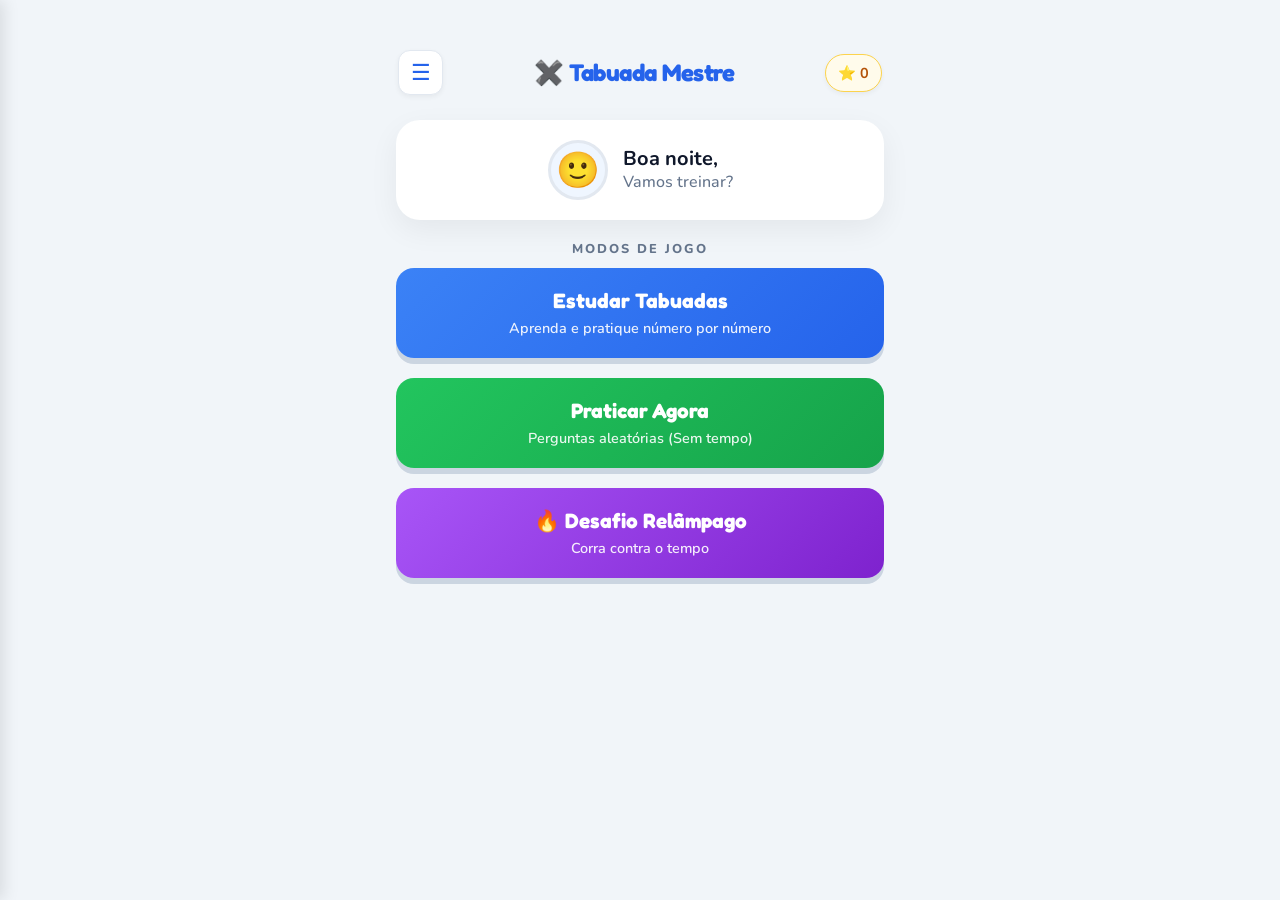
==== commit 5f2905f5: "Add files via upload" ====
--- a/index.html
+++ b/index.html
@@ -1,4 +1,4 @@
-<!DOCTYPE html>
+﻿<!DOCTYPE html>
 <html lang="pt-BR">
 <head>
     <meta charset="UTF-8">
@@ -17,7 +17,8 @@
 
     <div id="app">
         
-        <div id="overlay-menu" class="oculto"></div> <aside id="menu-lateral">
+        <div id="overlay-menu" class="oculto"></div> 
+        <aside id="menu-lateral">
             <div class="menu-header">
                 <div class="avatar-menu-grande" id="avatar-menu-display">🙂</div>
                 <strong style="font-size: 1.2rem;">Olá, Mestre!</strong>
@@ -26,24 +27,23 @@
                 </div>
             </div>
             <nav class="menu-lista">
-                <button class="btn-item-menu" id="menu-desempenho">
-                    🏆 Meu Desempenho
-                </button>
-                <button class="btn-item-menu" id="menu-loja">
-                    🛍️ Loja de Mestres
-                </button>
-                <button class="btn-item-menu" onclick="alert('Regras: \n\n1. Treino: Sem tempo, ideal para aprender.\n2. Desafio: Valendo recorde e estrelas!\n3. Lousa: Estude a tabuada antes de jogar.')">
-                    📜 Como Jogar
-                </button>
-                <button class="btn-item-menu" onclick="alert('App Tabuada Mestre v2.0\nDesenvolvido por MIB Digital\n\nTodos os direitos reservados.')">
-                    ℹ️ Sobre o App
+                <button class="btn-item-menu" id="menu-desempenho">Meu Desempenho</button>
+                <button class="btn-item-menu" id="menu-loja">Loja de Mestres</button>
+                <button class="btn-item-menu" onclick="document.getElementById('tela-regras').classList.remove('oculto'); document.getElementById('tela-inicial').classList.add('oculto'); document.getElementById('menu-lateral').classList.remove('aberto'); document.getElementById('overlay-menu').classList.add('oculto');">Como Jogar</button>
+                <button class="btn-item-menu" onclick="document.getElementById('tela-termos').classList.remove('oculto'); document.getElementById('tela-inicial').classList.add('oculto'); document.getElementById('menu-lateral').classList.remove('aberto'); document.getElementById('overlay-menu').classList.add('oculto');">Termos e Privacidade</button>
+                <button class="btn-item-menu" onclick="document.getElementById('tela-configuracoes').classList.remove('oculto'); document.getElementById('tela-inicial').classList.add('oculto'); document.getElementById('menu-lateral').classList.remove('aberto'); document.getElementById('overlay-menu').classList.add('oculto');">
+                    ⚙️ Configurações
                 </button>
             </nav>
-            <div class="versao-app">Versão 2.0.1 (Beta)</div>
+            
+            <div class="versao-app">
+                Tabuada Mestre v2.0<br>
+                <span style="font-size: 0.75rem; opacity: 0.8">Desenvolvido por <strong>MIB Digital</strong></span><br>
+                <span style="font-size: 0.7rem; opacity: 0.6">Todos os direitos reservados.</span>
+            </div>
         </aside>
 
         <div id="tela-inicial">
-            
             <div class="header-topo-limpo">
                 <button class="btn-icon-quadrado" id="btn-abrir-menu">☰</button>
                 
@@ -68,12 +68,12 @@
 
             <div class="container-botoes-originais">
                 <button id="btn-estudar" class="btn-menu azul">
-                    <span>📖 Estudar Tabuadas</span>
+                    <span>Estudar Tabuadas</span>
                     <small>Aprenda e pratique número por número</small>
                 </button>
 
                 <button id="btn-treino" class="btn-menu verde">
-                    <span>🎮 Praticar Agora</span>
+                    <span>Praticar Agora</span>
                     <small>Perguntas aleatórias (Sem tempo)</small>
                 </button>
                 
@@ -82,15 +82,11 @@
                     <small>Corra contra o tempo</small>
                 </button>
             </div>
-
-            <div class="ad-banner-container" style="margin-top: auto; margin-bottom: 20px;">
-                <p>Publicidade</p>
-            </div>
-        </div>
+</div>
 
         <div id="tela-loja" class="tela oculto">
             <div class="header-tela">
-                <button class="btn-voltar" data-destino="tela-inicial">⬅ Voltar</button>
+                <button class="btn-voltar" data-destino="tela-inicial">Voltar</button>
                 <h2>Loja de Mestres</h2>
             </div>
             <div class="container-scroll">
@@ -104,7 +100,7 @@
 
         <div id="tela-desempenho" class="tela oculto">
              <div class="header-tela">
-                <button class="btn-voltar" data-destino="tela-inicial">⬅ Menu</button>
+                <button class="btn-voltar" data-destino="tela-inicial">Menu</button>
                 <h2>Meu Progresso</h2>
             </div>
             <div class="container-scroll">
@@ -128,8 +124,8 @@
                 <div class="grid-botoes-historico">
                     <button class="btn-hist-modo roxo" onclick="verHistoricoModo('classico')">⏱️ Clássico</button>
                     <button class="btn-hist-modo laranja" onclick="verHistoricoModo('morte')">💣 Morte Súbita</button>
-                    <button class="btn-hist-modo verde" onclick="verHistoricoModo('recarga')">🔋 Recarga</button>
-                    <button class="btn-hist-modo azul" onclick="verHistoricoModo('speedrun')">🏁 Speedrun</button>
+                    <button class="btn-hist-modo verde" onclick="verHistoricoModo('recarga')">Recarga</button>
+                    <button class="btn-hist-modo azul" onclick="verHistoricoModo('speedrun')">Speedrun</button>
                 </div>
                 <div id="painel-detalhes-historico" class="painel-detalhes oculto">
                     <div class="header-detalhes"><h4 id="titulo-modo-historico">Clássico</h4><button class="btn-fechar-mini" onclick="fecharHistoricoModo()">✕</button></div>
@@ -138,15 +134,14 @@
                     <div id="lista-historico-especifica" class="lista-simples"></div>
                 </div>
                 <div style="margin-top: 40px; text-align: center;">
-                    <button class="btn-link" onclick="limparTudo()" style="color: #ef4444; font-size: 0.8rem;">🗑️ Apagar todo meu histórico</button>
-                </div>
-                <div class="ad-banner-container" style="margin-bottom: 20px;"><p>Publicidade</p></div>
-            </div>
+                    <button class="btn-link" onclick="limparTudo()" style="color: #ef4444; font-size: 0.8rem;">🗑️ Apagar todo meu histórico</button>
+                </div>
+</div>
         </div>
 
         <div id="tela-estudo" class="tela oculto">
             <div class="header-tela">
-                <button class="btn-voltar" data-destino="tela-inicial">⬅ Menu</button>
+                <button class="btn-voltar" data-destino="tela-inicial">Menu</button>
                 <h2 id="titulo-pagina-estudo">Modo Estudo</h2>
             </div>
             <div class="card-lousa-container">
@@ -157,9 +152,8 @@
                 <div id="lista-botoes-selecao" class="scroll-horizontal-seletores"></div>
             </div>
             <div class="area-acao-fixa">
-                <button id="btn-acao-praticar-dinamico" class="btn-menu verde">🎮 Praticar Agora</button>
-                <div class="ad-banner-container" style="margin-top: auto; margin-bottom: 16px;"><p>Publicidade</p></div>
-            </div>
+                <button id="btn-acao-praticar-dinamico" class="btn-menu verde">Praticar Agora</button>
+</div>
             <div id="painel-quiz-lousa" class="oculto" style="margin-top: 20px;">
                 <div class="card-pergunta-focada">
                     <div class="pergunta-texto-grande" id="texto-pergunta-quiz">Prepare-se...</div>
@@ -171,7 +165,7 @@
 
         <div id="tela-config-treino" class="tela oculto">
             <div class="header-tela">
-                <button class="btn-voltar" data-destino="tela-inicial">⬅ Menu</button>
+                <button class="btn-voltar" data-destino="tela-inicial">Menu</button>
                 <h2>Personalizar</h2>
             </div>
             <div class="container-scroll" style="padding-bottom: 100px;">
@@ -193,7 +187,7 @@
                         <div class="check-icon">✔</div>
                     </button>
                     <button class="card-opcao-treino" id="opt-inverso" onclick="escolherModoInput('inverso')">
-                        <div class="icon-grande">🧠</div>
+                        <div class="icon-grande">🧠</div>
                         <div class="texto-opt"><strong>Inverso</strong><small>Ache a conta</small></div>
                         <div class="check-icon">✔</div>
                     </button>
@@ -215,13 +209,12 @@
             </div>
             <div class="area-acao-fixa">
                 <button id="btn-iniciar-treino-custom" class="btn-menu verde">🚀 Começar Jogo</button>
-                <div class="ad-banner-container" style="margin-top: 0;"><p>Publicidade</p></div>
-            </div>
+</div>
         </div>
 
         <div id="tela-config-desafio" class="tela oculto">
             <div class="header-tela">
-                <button class="btn-voltar" data-destino="tela-inicial">⬅ Menu</button>
+                <button class="btn-voltar" data-destino="tela-inicial">Menu</button>
                 <h2>Modo Desafio</h2>
             </div>
             <div class="container-scroll" style="padding-bottom: 100px;">
@@ -260,27 +253,231 @@
                 </div>
             </div>
             <div class="area-acao-fixa">
-                <button id="btn-iniciar-desafio-custom" class="btn-menu roxo">🔥 Iniciar Desafio</button>
-                <div class="ad-banner-container" style="margin-top: 0;"><p>Publicidade</p></div>
-            </div>
-        </div>
-
-        <header id="header-jogo" class="oculto">
-            <button id="btn-sair-jogo" class="btn-voltar">✕ Sair</button>
-            <div class="info-progresso">
-                <span id="texto-contador" class="texto-contador">Questão 1</span>
-                <div id="container-barra-fixa" class="barra-fina-bg">
-                    <div id="barra-fina-fill" class="barra-fina-fill"></div>
-                </div>
-            </div>
-            <div style="display:flex; gap:10px; align-items:center;">
-                <div id="timer-display" class="oculto" style="font-weight:bold; color:#ef4444">00:45</div>
-                <div id="placar-display" class="badge-pontos">⭐ 0</div>
-            </div>
-            <div class="barra-progresso oculto" id="container-barra-tempo">
-                <div id="barra-fill" style="width: 100%"></div>
-            </div>
-        </header>
+                <button id="btn-iniciar-desafio-custom" class="btn-menu roxo">Iniciar Desafio</button>
+</div>
+        </div>
+
+        <div id="tela-regras" class="tela oculto">
+            <div class="header-tela">
+                <button class="btn-voltar" data-destino="tela-inicial">Menu</button>
+                <h2>Manual do Mestre</h2>
+            </div>
+
+            <div class="container-scroll" style="padding-bottom: 40px;">
+                <div class="intro-regras">
+                    <p>Domine cada modo de jogo para se tornar o verdadeiro Mestre da Tabuada!</p>
+                </div>
+
+                <h3 class="titulo-secao-regras">🎮 Modos de Prática</h3>
+                <p class="desc-secao">Sem pressão de tempo. Ideal para aprender.</p>
+
+                <div class="grid-regras">
+                    <div class="card-regra azul">
+                        <div class="header-regra">
+                            <div class="icon-regra">🔘</div>
+                            <strong>Clássico</strong>
+                        </div>
+                        <ul class="lista-regras">
+                            <li>4 opções de resposta.</li>
+                            <li>Apenas uma está correta.</li>
+                            <li>Foco: Memorização visual.</li>
+                        </ul>
+                    </div>
+
+                    <div class="card-regra roxo">
+                        <div class="header-regra">
+                            <div class="icon-regra">⌨</div>
+                            <strong>Teclado</strong>
+                        </div>
+                        <ul class="lista-regras">
+                            <li>Sem opções de chute.</li>
+                            <li>Digite o número no teclado virtual.</li>
+                            <li>Foco: Fixação total da resposta.</li>
+                        </ul>
+                    </div>
+
+                    <div class="card-regra laranja">
+                        <div class="header-regra">
+                            <div class="icon-regra">⚡</div>
+                            <strong>Rápido (V ou F)</strong>
+                        </div>
+                        <ul class="lista-regras">
+                            <li>O jogo mostra uma conta e um resultado.</li>
+                            <li>Diga se é Verdadeiro ou Falso.</li>
+                            <li>Foco: Raciocínio ágil.</li>
+                        </ul>
+                    </div>
+
+                    <div class="card-regra rosa">
+                        <div class="header-regra">
+                            <div class="icon-regra">🧠</div>
+                            <strong>Lógica Inversa</strong>
+                        </div>
+                        <ul class="lista-regras">
+                            <li>Mostramos o <b>Resultado</b> (Ex: 20).</li>
+                            <li>Você escolhe a conta (Ex: 4 x 5).</li>
+                            <li>Foco: Pensamento profundo.</li>
+                        </ul>
+                    </div>
+                </div>
+
+                <div class="divisor-secao"></div>
+                <h3 class="titulo-secao-regras destaque">Modos de Desafio</h3>
+                <p class="desc-secao">Tudo contra o tempo. Aqui o bicho pega!</p>
+
+                <div class="grid-regras">
+                    <div class="card-regra premium">
+                        <div class="header-regra">
+                            <div class="icon-regra">⏱️</div>
+                            <strong>Relâmpago</strong>
+                        </div>
+                        <ul class="lista-regras">
+                            <li>Você tem exatos <b>60 segundos</b>.</li>
+                            <li>Acerte o máximo que conseguir.</li>
+                            <li>Erros não tiram tempo, mas quebram o combo.</li>
+                        </ul>
+                    </div>
+
+                    <div class="card-regra perigo">
+                        <div class="header-regra">
+                            <div class="icon-regra">💣</div>
+                            <strong>Morte Súbita</strong>
+                        </div>
+                        <ul class="lista-regras">
+                            <li>Apenas <b>5 segundos</b> por pergunta.</li>
+                            <li>Errou uma? <b>Game Over</b> imediato.</li>
+                            <li>Para quem tem nervos de aço.</li>
+                        </ul>
+                    </div>
+
+                    <div class="card-regra recarga">
+                        <div class="header-regra">
+                            <div class="icon-regra">🔋</div>
+                            <strong>Recarga</strong>
+                        </div>
+                        <ul class="lista-regras">
+                            <li>Começa com 20 segundos.</li>
+                            <li>Acertou? Ganha <b>+2 segundos</b>.</li>
+                            <li>Errou? Perde <b>-4 segundos</b>.</li>
+                            <li>Sobreviva o máximo possível!</li>
+                        </ul>
+                    </div>
+
+                    <div class="card-regra speed">
+                        <div class="header-regra">
+                            <div class="icon-regra">🏁</div>
+                            <strong>Speedrun 20</strong>
+                        </div>
+                        <ul class="lista-regras">
+                            <li>Meta: Acertar 20 questões.</li>
+                            <li>O cronômetro conta <b>para frente</b>.</li>
+                            <li>Seu recorde é o <b>menor tempo</b> possível.</li>
+                        </ul>
+                    </div>
+                </div>
+            </div>
+        </div>
+
+        <div id="tela-termos" class="tela oculto">
+            <div class="header-tela">
+                <button class="btn-voltar" data-destino="tela-inicial">Menu</button>
+                <h2>Termos e Privacidade</h2>
+            </div>
+            <div class="container-scroll">
+                <div class="card-termos">
+                    <h3>1. Termos de Uso (Isenção de Responsabilidade)</h3>
+                    <p>O aplicativo <strong>Tabuada Mestre</strong> é uma ferramenta educacional gratuita projetada para auxiliar no aprendizado e prática da matemática básica (tabuadas).</p>
+                    <p>Embora nos esforcemos para garantir a precisão de todas as questões e cálculos gerados, o conteúdo é fornecido "como está". O desenvolvedor não se responsabiliza por eventuais erros no software, reprovações em provas escolares ou qualquer outro impacto no desempenho acadêmico.</p>
+                    <p>O uso deste aplicativo deve ser encarado como um complemento aos estudos e não substitui o ensino formal.</p>
+                    
+                    <h3>2. Política de Privacidade</h3>
+                    <p>
+                        Este aplicativo não coleta dados pessoais, não utiliza geolocalização e não exibe anúncios de terceiros.
+                        Seu progresso, estrelas, avatares comprados e recordes são armazenados apenas localmente no dispositivo.
+                    </p>
+                    <p>
+                        Política completa:
+                        <a href="https://tabuadamestre.mibdigital.com.br/privacy-policy.html" target="_blank" rel="noopener noreferrer">
+                            https://tabuadamestre.mibdigital.com.br/privacy-policy.html
+                        </a>
+                    </p>
+                    <p>Ao utilizar o Tabuada Mestre, você concorda com estes termos.</p>
+                </div>
+            </div>
+        </div>
+
+        <div id="tela-configuracoes" class="tela oculto">
+            <div class="header-tela">
+                <button class="btn-voltar" data-destino="tela-inicial">Menu</button>
+                <h2>Ajustes</h2>
+            </div>
+
+            <div class="container-scroll">
+                
+                <h3 class="titulo-secao-config">Preferências</h3>
+                
+                <div class="card-config-item">
+                    <div class="info-config">
+                        <div class="icon-config">🔊</div>
+                        <span>Efeitos Sonoros</span>
+                    </div>
+                    <label class="switch">
+                        <input type="checkbox" id="toggle-som" checked onchange="alternarSom(this.checked)">
+                        <span class="slider round"></span>
+                    </label>
+                </div>
+
+                <div class="card-config-item">
+                    <div class="info-config">
+                        <div class="icon-config">📳</div>
+                        <span>Vibração</span>
+                    </div>
+                    <label class="switch">
+                        <input type="checkbox" id="toggle-vibracao" checked onchange="alternarVibracao(this.checked)">
+                        <span class="slider round"></span>
+                    </label>
+                </div>
+
+                <h3 class="titulo-secao-config" style="margin-top: 30px;">Dados do Jogo</h3>
+                
+                <div class="card-config-item perigo">
+                    <div class="info-config">
+                        <div class="icon-config">🗑️</div>
+                        <div style="display:flex; flex-direction:column;">
+                            <span>Zerar Progresso</span>
+                            <small>Apaga recordes, estrelas e itens.</small>
+                        </div>
+                    </div>
+                    <button class="btn-acao-mini vermelho" onclick="confirmarReset()">Apagar</button>
+                </div>
+
+                <div class="versao-config">
+                    Tabuada Mestre v2.0<br>
+                    Feito com 💙 por MIB Digital
+                </div>
+
+            </div>
+        </div>
+
+<header id="header-jogo" class="oculto">
+    <button id="btn-sair-jogo" class="btn-voltar">Sair</button>
+    
+    <div class="info-progresso">
+        <span id="texto-contador" class="texto-contador">Questão 1</span>
+        <div id="container-barra-fixa" class="barra-fina-bg">
+            <div id="barra-fina-fill" class="barra-fina-fill"></div>
+        </div>
+    </div>
+
+    <div id="area-timer-desafio" class="oculto">
+        <div id="timer-display">00:45</div>
+        <div class="barra-progresso" id="container-barra-tempo">
+            <div id="barra-fill" style="width: 100%"></div>
+        </div>
+    </div>
+
+    <div id="placar-display" class="badge-pontos">⭐ 0</div>
+</header>
 
         <main id="container-jogo" class="oculto">
             <div class="area-pergunta">
@@ -324,9 +521,8 @@
                     <span class="stat-valor" id="stat-total">0</span>
                 </div>
             </div>
-            <div class="ad-banner-container retangulo-medio"><p>Publicidade</p></div>
-            <button id="btn-reiniciar" class="btn-menu azul">🔄 Jogar Novamente</button>
-            <button id="btn-home-resultado" class="btn-menu neutro">🏠 Menu Inicial</button>
+<button id="btn-reiniciar" class="btn-menu azul">Jogar Novamente</button>
+            <button id="btn-home-resultado" class="btn-menu neutro">Menu Inicial</button>
         </div>
 
     </div> 
@@ -341,4 +537,6 @@
         }
     </script>
 </body>
-</html>+</html>
+
+
--- a/style.css
+++ b/style.css
@@ -1,6 +1,6 @@
-/* --- 1. VARIÁVEIS E BASE (Design System) --- */
+﻿/* --- 1. VARIÃVEIS E BASE (Design System) --- */
 :root {
-    /* Paleta Lúdica e Premium */
+    /* Paleta LÃºdica e Premium */
     --primary: #2563eb;       /* Azul Royal */
     --primary-dark: #1e40af;
     --secondary: #f97316;     /* Laranja Vibrante */
@@ -32,7 +32,7 @@
 
 #app {
     width: 100%;
-    max-width: 500px; /* Largura máxima ideal para mobile */
+    max-width: 500px; /* Largura mÃ¡xima ideal para mobile */
     padding-bottom: 20px;
     animation: fadeIn 0.4s ease-out;
 }
@@ -55,7 +55,7 @@
     border: 2px solid #e2e8f0;
 }
 
-/* BOTÕES ESTILO GAME (Menu) */
+/* BOTÃ•ES ESTILO GAME (Menu) */
 .btn-menu {
     border: none;
     width: 100%;
@@ -78,7 +78,7 @@
 .btn-menu span { display: block; font-size: 1.3rem; font-weight: 800; font-family: 'Fredoka', sans-serif; }
 .btn-menu small { font-size: 0.9rem; opacity: 0.9; font-weight: 600; }
 
-/* Cores dos Botões */
+/* Cores dos BotÃµes */
 .azul { background: var(--primary); }
 .azul:hover { background: var(--primary-dark); }
 .verde { background: var(--success); }
@@ -89,7 +89,7 @@
     text-decoration: underline; cursor: pointer; font-size: 0.9rem;
 }
 
-/* --- 3. TELAS INTERNAS (Estudo e Seleção) --- */
+/* --- 3. TELAS INTERNAS (Estudo e SeleÃ§Ã£o) --- */
 .oculto { display: none !important; }
 
 .cabecalho-interno {
@@ -109,14 +109,14 @@
     box-shadow: 0 2px 5px rgba(0,0,0,0.05);
 }
 
-/* Grid de Seleção de Números (1 a 10) */
+/* Grid de SeleÃ§Ã£o de NÃºmeros (1 a 10) */
 .grid-botoes {
     display: grid;
     grid-template-columns: repeat(2, 1fr); /* 2 por linha */
     gap: 15px;
 }
 
-/* --- 4. LAYOUT SPLIT VIEW (O Novo Design Híbrido) --- */
+/* --- 4. LAYOUT SPLIT VIEW (O Novo Design HÃ­brido) --- */
 .layout-dividido {
     display: flex;
     gap: 20px;
@@ -129,7 +129,7 @@
 .coluna-quiz { 
     flex: 1; 
     display: none; /* Inicia oculta */
-    animation: slideInRight 0.4s cubic-bezier(0.175, 0.885, 0.32, 1.275); /* Efeito elástico */
+    animation: slideInRight 0.4s cubic-bezier(0.175, 0.885, 0.32, 1.275); /* Efeito elÃ¡stico */
 }
 
 /* --- ESTILOS DA LISTA (LADO ESQUERDO) --- */
@@ -151,7 +151,7 @@
     box-shadow: 0 2px 4px rgba(0,0,0,0.02);
 }
 
-/* Quando vira interrogação */
+/* Quando vira interrogaÃ§Ã£o */
 .resposta-oculta {
     color: #cbd5e1; /* Cinza claro */
     font-weight: 400;
@@ -216,7 +216,7 @@
     color: var(--text-main);
     background: white;
     
-    /* A Mágica do 3D */
+    /* A MÃ¡gica do 3D */
     border: 2px solid #cbd5e1;
     border-bottom-width: 6px; /* Borda grossa embaixo */
     border-radius: 16px;
@@ -276,7 +276,7 @@
 }
 .sinal, .igual { color: var(--text-light); opacity: 0.5; }
 
-/* Botões de Opção (Tela Cheia) - Reusa estilos */
+/* BotÃµes de OpÃ§Ã£o (Tela Cheia) - Reusa estilos */
 .botao-opcao {
     background: white;
     border: 2px solid #e2e8f0;
@@ -304,18 +304,6 @@
 }
 #pontos-final { font-size: 3rem; font-weight: 800; line-height: 1; font-family: 'Fredoka', sans-serif; }
 #msg-motivacional { font-size: 1.4rem; font-weight: 700; margin-bottom: 30px; color: var(--text-main); }
-
-/* --- 7. PUBLICIDADE --- */
-.ad-banner-container {
-    background: #e2e8f0;
-    color: #94a3b8;
-    height: 60px;
-    display: flex; align-items: center; justify-content: center;
-    margin: 20px 0; border-radius: 12px;
-    font-size: 0.8rem; border: 1px dashed #cbd5e1;
-}
-.retangulo-medio { height: 250px; }
-
 /* --- 8. RESPONSIVIDADE (MOBILE) --- */
 @media (max-width: 700px) {
     .layout-dividido {
@@ -337,7 +325,7 @@
     }
     .btn-lateral { padding: 12px; font-size: 1.1rem; }
     
-    /* Ajuste para a lista não ficar escondida */
+    /* Ajuste para a lista nÃ£o ficar escondida */
     .coluna-lista { width: 100%; margin-top: 10px; }
 }
 
@@ -349,7 +337,7 @@
 .resultado-header h2 { font-size: 1.8rem; color: var(--text-main); margin-bottom: 5px; }
 .subtitulo-resumo { color: var(--text-light); font-weight: 600; margin: 0; }
 
-/* Gráfico Circular (SVG) */
+/* GrÃ¡fico Circular (SVG) */
 .placar-circular {
     width: 140px; margin: 25px auto;
 }
@@ -358,12 +346,12 @@
 .circle { fill: none; stroke-width: 2.5; stroke-linecap: round; transition: stroke-dasharray 1s ease-out; }
 .percentage { fill: var(--text-main); font-family: 'Fredoka', sans-serif; font-weight: bold; font-size: 0.5em; text-anchor: middle; }
 
-/* Cores do Gráfico */
+/* Cores do GrÃ¡fico */
 .stroke-verde { stroke: var(--success); }
 .stroke-amarelo { stroke: #eab308; }
 .stroke-vermelho { stroke: var(--error); }
 
-/* Grid de Estatísticas */
+/* Grid de EstatÃ­sticas */
 .stats-grid {
     display: grid;
     grid-template-columns: 1fr 1fr 1fr;
@@ -392,7 +380,7 @@
     font-size: 1.3rem; margin-bottom: 25px; font-weight: 700; color: var(--text-main);
 }
 
-/* --- ESTILO PARA O BOTÃO NEUTRO (Menu Inicial) --- */
+/* --- ESTILO PARA O BOTÃƒO NEUTRO (Menu Inicial) --- */
 .btn-menu.neutro {
     background: white;
     color: var(--text-main); /* Cor escura */
@@ -409,7 +397,7 @@
     box-shadow: 0 2px 0 #cbd5e1;
     transform: translateY(2px);
 }
-/* --- TELA DE SELEÇÃO PREMIUM (Botões de Nível) --- */
+/* --- TELA DE SELEÃ‡ÃƒO PREMIUM (BotÃµes de NÃ­vel) --- */
 
 /* Ajuste do Grid */
 #lista-numeros-tabuada {
@@ -419,10 +407,10 @@
     padding: 10px;
 }
 
-/* O Botão de Nível */
+/* O BotÃ£o de NÃ­vel */
 .btn-nivel {
     background: white;
-    border: 2px solid white; /* Borda invisível para alinhar */
+    border: 2px solid white; /* Borda invisÃ­vel para alinhar */
     border-radius: 24px;
     height: 120px; /* Mais alto */
     display: flex;
@@ -433,9 +421,9 @@
     cursor: pointer;
     position: relative;
     overflow: hidden;
-    transition: all 0.3s cubic-bezier(0.34, 1.56, 0.64, 1); /* Efeito elástico */
-    opacity: 0; /* Começa invisível para a animação */
-    animation: popIn 0.5s forwards; /* Animação de entrada */
+    transition: all 0.3s cubic-bezier(0.34, 1.56, 0.64, 1); /* Efeito elÃ¡stico */
+    opacity: 0; /* ComeÃ§a invisÃ­vel para a animaÃ§Ã£o */
+    animation: popIn 0.5s forwards; /* AnimaÃ§Ã£o de entrada */
 }
 
 /* Efeito Hover (Mouse ou Toque) */
@@ -445,7 +433,7 @@
     border-color: #e0e7ff;
 }
 
-/* O Número Grande e Colorido */
+/* O NÃºmero Grande e Colorido */
 .num-grande {
     font-size: 3.5rem;
     font-family: 'Fredoka', sans-serif;
@@ -466,7 +454,7 @@
     letter-spacing: 1.5px;
 }
 
-/* Decoração de Fundo (Bolinhas sutis) */
+/* DecoraÃ§Ã£o de Fundo (Bolinhas sutis) */
 .btn-nivel::before {
     content: '';
     position: absolute;
@@ -477,7 +465,7 @@
     border-radius: 50%;
 }
 
-/* Animação de Entrada */
+/* AnimaÃ§Ã£o de Entrada */
 @keyframes popIn {
     from { opacity: 0; transform: scale(0.5) translateY(20px); }
     to { opacity: 1; transform: scale(1) translateY(0); }
@@ -487,7 +475,7 @@
 
 
 
-/* --- 9. ANIMAÇÕES PREMIUM (Adicione ao final do style.css) --- */
+/* --- 9. ANIMAÃ‡Ã•ES PREMIUM (Adicione ao final do style.css) --- */
 
 /* Efeito de Treme-Treme (Erro) */
 @keyframes shake {
@@ -508,10 +496,7 @@
     100% { transform: scale(1); box-shadow: 0 0 0 0 rgba(34, 197, 94, 0); }
 }
 
-.animacao-acerto {
-    animation: pulse-green 0.4s ease-out;
-    z-index: 10;
-}
+
 /* --- 9. EFEITOS PREMIUM (Adicione no final do style.css) --- */
 
 /* Treme-Treme (Quando errar) */
@@ -534,25 +519,19 @@
     100% { transform: scale(1); box-shadow: 0 0 0 0 rgba(34, 197, 94, 0); }
 }
 
-.animacao-acerto {
-    animation: pulse-green 0.5s ease-out;
-    background-color: #dcfce7 !important;
-    border-color: var(--success) !important;
-    color: var(--success) !important;
-    z-index: 10;
-}
+
 
 .btn-voltar {
     background: var(--surface);
     border: 2px solid #e2e8f0;
     border-radius: 50px;
-    padding: 8px 20px; /* Aumentei um pouquinho a área de toque */
+    padding: 8px 20px; /* Aumentei um pouquinho a Ã¡rea de toque */
     font-weight: 700;
     color: var(--text-main);
     cursor: pointer;
     box-shadow: 0 4px 0 rgba(0,0,0,0.05); /* Sombra 3D leve */
     
-    /* --- CORREÇÃO DE CAMADA --- */
+    /* --- CORREÃ‡ÃƒO DE CAMADA --- */
     position: relative; 
     z-index: 9999; /* Garante que fique acima de tudo */
 }
@@ -567,19 +546,19 @@
 /* O container que segura tudo */
 #container-grade-completa {
     display: grid;
-    /* Cria 2 colunas automáticas no celular */
+    /* Cria 2 colunas automÃ¡ticas no celular */
     grid-template-columns: repeat(auto-fit, minmax(140px, 1fr));
     gap: 15px;
     padding: 10px;
-    padding-bottom: 80px; /* Espaço extra no final pra não cortar */
-}
-
-/* O cartão individual de cada tabuada */
+    padding-bottom: 80px; /* EspaÃ§o extra no final pra nÃ£o cortar */
+}
+
+/* O cartÃ£o individual de cada tabuada */
 .card-tabuada-resumo {
     background: white;
     border-radius: 16px;
     box-shadow: 0 4px 12px rgba(0,0,0,0.05);
-    overflow: hidden; /* Pra borda redonda funcionar no cabeçalho */
+    overflow: hidden; /* Pra borda redonda funcionar no cabeÃ§alho */
     border: 2px solid transparent;
     transition: all 0.2s;
 }
@@ -589,7 +568,7 @@
     transform: translateY(-3px);
 }
 
-/* Cabeçalho do cartão (Ex: "Tabuada do 5") */
+/* CabeÃ§alho do cartÃ£o (Ex: "Tabuada do 5") */
 .card-header-tab {
     background: var(--primary-light);
     color: var(--primary-dark);
@@ -602,7 +581,7 @@
 /* O corpo onde ficam as continhas */
 .card-body-tab {
     padding: 10px;
-    font-family: 'Roboto Mono', monospace; /* Fonte monoespaçada fica melhor pra alinhar números */
+    font-family: 'Roboto Mono', monospace; /* Fonte monoespaÃ§ada fica melhor pra alinhar nÃºmeros */
     font-size: 0.9rem;
     color: var(--text-secondary);
     line-height: 1.6;
@@ -619,7 +598,7 @@
     color: var(--primary);
 }
 
-/* O mini botão de praticar no final do cartão */
+/* O mini botÃ£o de praticar no final do cartÃ£o */
 .btn-mini-praticar {
     width: 100%;
     border: none;
@@ -666,13 +645,13 @@
     /* Define 2 colunas com larguras iguais */
     grid-template-columns: 1fr 1fr;
     
-    /* TRUQUE NOVO: Força ter exatamente 5 linhas */
+    /* TRUQUE NOVO: ForÃ§a ter exatamente 5 linhas */
     grid-template-rows: repeat(5, auto);
     
-    /* TRUQUE NOVO: Preenche em COLUNA (de cima pra baixo) e não linha */
+    /* TRUQUE NOVO: Preenche em COLUNA (de cima pra baixo) e nÃ£o linha */
     grid-auto-flow: column;
     
-    /* Espaçamentos */
+    /* EspaÃ§amentos */
     column-gap: 30px; /* Aumentei um pouco pra separar bem as contas */
     row-gap: 10px;
 }
@@ -683,7 +662,7 @@
     font-weight: 600;
     color: #e2e8f0;
     display: flex;
-    justify-content: space-between; /* Alinha números nas pontas */
+    justify-content: space-between; /* Alinha nÃºmeros nas pontas */
     padding: 4px 0;
     border-bottom: 1px dashed rgba(255,255,255,0.1);
 }
@@ -728,17 +707,17 @@
     transform: scale(1.1);
 }
 
-/* Botão Praticar Fixo Embaixo */
+/* BotÃ£o Praticar Fixo Embaixo */
 .area-acao-fixa {
     position: sticky;
     bottom: 20px;
 }
-/* 1. CABEÇALHO ALINHADO (Botão e Título na mesma linha) */
+/* 1. CABEÃ‡ALHO ALINHADO (BotÃ£o e TÃ­tulo na mesma linha) */
 .header-tela {
     display: flex;               /* Ativa o modo linha */
     align-items: center;         /* Centraliza verticalmente */
-    justify-content: flex-start; /* Alinha tudo à esquerda */
-    gap: 15px;                   /* Espaço entre o botão e o título */
+    justify-content: flex-start; /* Alinha tudo Ã  esquerda */
+    gap: 15px;                   /* EspaÃ§o entre o botÃ£o e o tÃ­tulo */
     margin-bottom: 15px;
     padding: 0 5px;
 }
@@ -747,7 +726,7 @@
     font-size: 1.5rem;
     color: var(--text-main);
     margin: 0;
-    /* Truque para o título não quebrar linha em tela pequena */
+    /* Truque para o tÃ­tulo nÃ£o quebrar linha em tela pequena */
     white-space: nowrap; 
 }
 
@@ -759,7 +738,7 @@
     font-weight: 600;
     color: #e2e8f0;
     
-    /* MUDANÇA AQUI: Centralizar e Juntar */
+    /* MUDANÃ‡A AQUI: Centralizar e Juntar */
     display: flex;
     justify-content: center; /* Junta tudo no centro */
     align-items: center;
@@ -769,8 +748,8 @@
     border-bottom: 1px dashed rgba(255,255,255,0.1);
 }
 
-/* Tiramos a cor diferente só do resultado para ficar uniforme,
-   ou mantemos se você gostar. Vou manter sutil. */
+/* Tiramos a cor diferente sÃ³ do resultado para ficar uniforme,
+   ou mantemos se vocÃª gostar. Vou manter sutil. */
 .destaque-resultado { 
     color: #4ade80; /* Verde neon suave */
     font-weight: 700;
@@ -807,7 +786,7 @@
 
 /* Feedback de Texto (Muito Bem!) */
 .feedback-texto {
-    min-height: 30px; /* Garante espaço fixo pra não pular a tela */
+    min-height: 30px; /* Garante espaÃ§o fixo pra nÃ£o pular a tela */
     margin-top: 20px; 
     font-weight: 800;
     font-size: 1.2rem;
@@ -817,28 +796,28 @@
 
 /* DESTAQUE NA LOUSA (Linha Ativa) */
 .item-lousa.ativa-no-quiz {
-    background: rgba(37, 99, 235, 0.3); /* Azul mais visível */
+    background: rgba(37, 99, 235, 0.3); /* Azul mais visÃ­vel */
     border: 2px solid #60a5fa;
     border-radius: 8px;
     transform: scale(1.05);
     box-shadow: 0 0 15px rgba(96, 165, 250, 0.4);
     z-index: 10;
-    padding: 5px 10px; /* Ajuste para o texto não colar na borda */
+    padding: 5px 10px; /* Ajuste para o texto nÃ£o colar na borda */
 }
 /* --- AJUSTE DE LAYOUT (Preencher a tela toda) --- */
 #tela-estudo {
     display: flex;
     flex-direction: column;
-    min-height: 85vh; /* Força a tela a ter altura mínima */
+    min-height: 85vh; /* ForÃ§a a tela a ter altura mÃ­nima */
     justify-content: space-between; /* Distribui os itens (Topo, Meio, Fim) */
 }
 
-/* --- O SUPER BOTÃO VERDE --- */
+/* --- O SUPER BOTÃƒO VERDE --- */
 #btn-acao-praticar-dinamico {
-    flex-direction: row; /* Ícone ao lado do texto, não em cima */
+    flex-direction: row; /* Ãcone ao lado do texto, nÃ£o em cima */
     align-items: center;
     justify-content: center;
-    gap: 15px; /* Espaço entre o ícone e o texto */
+    gap: 15px; /* EspaÃ§o entre o Ã­cone e o texto */
     
     font-size: 1.4rem !important; /* Texto bem maior */
     padding: 25px 20px; /* Mais "gordinho" */
@@ -853,7 +832,7 @@
     box-shadow: none;
 }
 
-/* --- TELA DE CONFIGURAÇÃO DE TREINO --- */
+/* --- TELA DE CONFIGURAÃ‡ÃƒO DE TREINO --- */
 
 .titulo-secao-config {
     color: var(--text-light);
@@ -864,7 +843,7 @@
     padding-left: 5px;
 }
 
-/* 1. CARDS DE MODO (Botões vs Teclado) */
+/* 1. CARDS DE MODO (BotÃµes vs Teclado) */
 .grid-config-modo {
     display: grid;
     grid-template-columns: 1fr 1fr;
@@ -903,7 +882,7 @@
 .card-opcao-treino.selecionado .check-icon { display: flex; }
 
 
-/* 2. BOTÕES DE QUANTIDADE */
+/* 2. BOTÃ•ES DE QUANTIDADE */
 .grid-config-qtd {
     display: flex;
     justify-content: space-between;
@@ -930,14 +909,14 @@
     transform: scale(1.1);
     box-shadow: 0 5px 15px rgba(37, 99, 235, 0.3);
 }
-/* --- PADRONIZAÇÃO DE TELAS (Estudo + Config) --- */
+/* --- PADRONIZAÃ‡ÃƒO DE TELAS (Estudo + Config) --- */
 #tela-estudo, #tela-config-treino {
     display: flex;
     flex-direction: column;
-    min-height: 85vh; /* Garante altura para empurrar o rodapé */
+    min-height: 85vh; /* Garante altura para empurrar o rodapÃ© */
     justify-content: space-between;
 }
-/* Aplica o mesmo estilo do botão de Praticar ao botão de Iniciar Jogo */
+/* Aplica o mesmo estilo do botÃ£o de Praticar ao botÃ£o de Iniciar Jogo */
 #btn-acao-praticar-dinamico, 
 #btn-iniciar-treino-custom {
     flex-direction: row; 
@@ -946,12 +925,12 @@
     gap: 15px;
     
     font-size: 1.4rem !important; /* Texto grande */
-    padding: 25px 20px;           /* Botão alto */
+    padding: 25px 20px;           /* BotÃ£o alto */
     width: 100%;
     
     box-shadow: 0 8px 0 #15803d;  /* Sombra 3D grossa */
     transform: translateY(-2px);
-    margin-bottom: 15px; /* Espaço para a publicidade embaixo */
+    margin-bottom: 8px;
 }
 
 #btn-acao-praticar-dinamico:active, 
@@ -959,20 +938,20 @@
     transform: translateY(4px);
     box-shadow: none;
 }
-/* --- TECLADO NUMÉRICO PERSONALIZADO --- */
+/* --- TECLADO NUMÃ‰RICO PERSONALIZADO --- */
 
 .teclado-custom-wrapper {
     width: 100%;
-    max-width: 320px; /* Largura ideal para não ficar gigante em tablet */
+    max-width: 320px; /* Largura ideal para nÃ£o ficar gigante em tablet */
     margin: 0 auto;
     display: flex;
     flex-direction: column;
     gap: 15px;
 }
 
-/* O Visor (Tela onde o número aparece) */
+/* O Visor (Tela onde o nÃºmero aparece) */
 .visor-resposta {
-    font-size: 3.5rem; /* Número bem grande */
+    font-size: 3.5rem; /* NÃºmero bem grande */
     font-family: 'Fredoka', sans-serif;
     font-weight: 700;
     color: var(--text-main);
@@ -999,7 +978,7 @@
     gap: 12px;
 }
 
-/* Botões Numéricos */
+/* BotÃµes NumÃ©ricos */
 .btn-num {
     background: white;
     border: 2px solid #e2e8f0;
@@ -1023,21 +1002,21 @@
     background: #f1f5f9;
 }
 
-/* Botão Apagar (Diferente dos números) */
+/* BotÃ£o Apagar (Diferente dos nÃºmeros) */
 .btn-num.acao-apagar {
     background: #fef2f2;
     color: var(--error);
     border-color: #fecaca;
     font-size: 1.5rem;
 }
-/* Garante que o texto dos botões menus esteja sempre no meio */
+/* Garante que o texto dos botÃµes menus esteja sempre no meio */
 .btn-menu {
     display: flex;
     justify-content: center;
     align-items: center;
     text-align: center;
 }
-/* --- AJUSTE: Botão Voltar dentro do Cabeçalho do Jogo --- */
+/* --- AJUSTE: BotÃ£o Voltar dentro do CabeÃ§alho do Jogo --- */
 #header-jogo .btn-voltar {
     margin: 0;           /* Remove margens externas */
     padding: 6px 15px;   /* Um pouco mais compacto que o normal */
@@ -1065,7 +1044,7 @@
     padding: 20px 0;
     border-radius: 20px;
     border: none;
-    font-size: 2.5rem; /* Ícone Grande */
+    font-size: 2.5rem; /* Ãcone Grande */
     font-family: 'Fredoka', sans-serif;
     font-weight: 700;
     cursor: pointer;
@@ -1088,9 +1067,9 @@
 .btn-vf.falso:active { transform: translateY(6px); box-shadow: none; }
 
 
-/* 2. MODO INVERSO (Qual é a Conta?) */
+/* 2. MODO INVERSO (Qual Ã© a Conta?) */
 .visor-inverso-numero {
-    font-size: 5rem; /* Número GIGANTE */
+    font-size: 5rem; /* NÃºmero GIGANTE */
     color: var(--primary);
     font-weight: 800;
     text-align: center;
@@ -1106,7 +1085,7 @@
     margin-bottom: 20px;
 }
 
-/* Animaçãozinha de entrada */
+/* AnimaÃ§Ã£ozinha de entrada */
 @keyframes popIn {
     0% { transform: scale(0.5); opacity: 0; }
     100% { transform: scale(1); opacity: 1; }
@@ -1138,7 +1117,7 @@
 
 /* Estilo da Barra (Range Input) */
 input[type=range] {
-    -webkit-appearance: none; /* Remove estilo padrão */
+    -webkit-appearance: none; /* Remove estilo padrÃ£o */
     width: 100%;
     background: transparent;
     margin: 10px 0;
@@ -1170,12 +1149,12 @@
 /* --- AJUSTE: MENSAGEM DENTRO DO CARD --- */
 
 .area-pergunta {
-    /* Força o conteúdo a ficar um embaixo do outro */
+    /* ForÃ§a o conteÃºdo a ficar um embaixo do outro */
     display: flex;
     flex-direction: column; 
     align-items: center;
     justify-content: center;
-    gap: 5px; /* Espaço entre a conta e a mensagem */
+    gap: 5px; /* EspaÃ§o entre a conta e a mensagem */
     
     /* Garante o visual do Card Branco */
     background: white;
@@ -1232,19 +1211,19 @@
     transition: width 0.3s ease;
 }
 
-/* --- MELHORIA: BOTÕES VERDADEIRO / FALSO GIGANTES --- */
+/* --- MELHORIA: BOTÃ•ES VERDADEIRO / FALSO GIGANTES --- */
 .grid-vf {
     display: grid;
     grid-template-columns: 1fr 1fr;
     gap: 15px;
     margin-top: 20px;
     width: 100%;
-    /* Preenche o espaço que sobrava */
+    /* Preenche o espaÃ§o que sobrava */
     height: 180px; 
 }
 
 .btn-vf {
-    height: 100%; /* Força altura total */
+    height: 100%; /* ForÃ§a altura total */
     display: flex;
     flex-direction: column;
     justify-content: center;
@@ -1278,7 +1257,7 @@
 .badge-modo.verdadeiro-falso { background: #ffedd5; color: #ea580c; }
 .badge-modo.inverso { background: #fce7f3; color: #db2777; }
 
-/* --- ETIQUETAS DE MODO DE JOGO (Estilo Pílula) --- */
+/* --- ETIQUETAS DE MODO DE JOGO (Estilo PÃ­lula) --- */
 .badge-pilula {
     display: inline-block;
     padding: 6px 16px;
@@ -1287,19 +1266,19 @@
     font-weight: 800;
     text-transform: uppercase;
     letter-spacing: 0.5px;
-    margin-bottom: 15px; /* Espaço até a conta */
+    margin-bottom: 15px; /* EspaÃ§o atÃ© a conta */
     box-shadow: 0 2px 5px rgba(0,0,0,0.05);
 }
 
-/* Cores específicas para cada modo */
+/* Cores especÃ­ficas para cada modo */
 .badge-azul    { background: #e0f2fe; color: #0284c7; border: 1px solid #bae6fd; }
 .badge-roxo    { background: #f3e8ff; color: #9333ea; border: 1px solid #e9d5ff; }
 .badge-laranja { background: #ffedd5; color: #ea580c; border: 1px solid #fed7aa; }
 .badge-rosa    { background: #fce7f3; color: #db2777; border: 1px solid #fbcfe8; }
 
-/* --- NOVOS ESTILOS: HISTÓRICO E DETALHES (Adicionar ao final do style.css) --- */
-
-/* Grade de Botões dos Modos (4 botões quadrados) */
+/* --- NOVOS ESTILOS: HISTÃ“RICO E DETALHES (Adicionar ao final do style.css) --- */
+
+/* Grade de BotÃµes dos Modos (4 botÃµes quadrados) */
 .grid-botoes-historico {
     display: grid;
     grid-template-columns: 1fr 1fr;
@@ -1307,7 +1286,7 @@
     margin-bottom: 20px;
 }
 
-/* Estilo Base dos Botões de Modo */
+/* Estilo Base dos BotÃµes de Modo */
 .btn-hist-modo {
     border: none;
     border-radius: 12px;
@@ -1321,7 +1300,7 @@
     transition: transform 0.1s;
     text-align: center;
     display: flex;
-    flex-direction: column; /* Ícone em cima do texto */
+    flex-direction: column; /* Ãcone em cima do texto */
     align-items: center;
     justify-content: center;
     gap: 5px;
@@ -1331,13 +1310,13 @@
     box-shadow: none;
 }
 
-/* Cores Específicas dos Botões */
+/* Cores EspecÃ­ficas dos BotÃµes */
 .btn-hist-modo.roxo { background: var(--accent, #8b5cf6); }
 .btn-hist-modo.laranja { background: var(--error, #ef4444); } /* Vermelho/Laranja */
 .btn-hist-modo.verde { background: var(--success, #22c55e); }
 .btn-hist-modo.azul { background: var(--primary, #2563eb); }
 
-/* Painel de Detalhes (Oculto por padrão, aparece ao clicar) */
+/* Painel de Detalhes (Oculto por padrÃ£o, aparece ao clicar) */
 .painel-detalhes {
     background: #f8fafc;
     border: 2px solid #e2e8f0;
@@ -1345,7 +1324,7 @@
     padding: 15px;
     animation: fadeIn 0.3s ease;
     margin-top: 20px;
-    scroll-margin-top: 20px; /* Ajuda no scroll automático */
+    scroll-margin-top: 20px; /* Ajuda no scroll automÃ¡tico */
 }
 
 .header-detalhes {
@@ -1423,11 +1402,11 @@
     font-weight: 800;
     color: var(--primary, #2563eb);
 }
-/* --- Ajustes Botões Dificuldade --- */
+/* --- Ajustes BotÃµes Dificuldade --- */
 .grid-config-qtd {
     display: flex;
-    justify-content: center; /* Centraliza os botões */
-    gap: 20px; /* Espaço menor entre os botões */
+    justify-content: center; /* Centraliza os botÃµes */
+    gap: 20px; /* EspaÃ§o menor entre os botÃµes */
     margin-bottom: 20px;
 }
 
@@ -1448,7 +1427,7 @@
     justify-content: center;
 }
 
-/* --- Caixa de Explicação da Dificuldade --- */
+/* --- Caixa de ExplicaÃ§Ã£o da Dificuldade --- */
 #texto-explicacao-dificuldade {
     background-color: #f0f9ff;
     border: 1px solid #bae6fd;
@@ -1468,9 +1447,9 @@
     font-size: 1.1rem;
     color: #0284c7;
 }
-/* --- Rótulos do Gráfico (Porcentagem) --- */
+/* --- RÃ³tulos do GrÃ¡fico (Porcentagem) --- */
 .barra-wrapper {
-    position: relative; /* Necessário para posicionar o texto */
+    position: relative; /* NecessÃ¡rio para posicionar o texto */
     overflow: visible; /* Deixa o texto sair pra fora se precisar */
     justify-content: flex-end;
 }
@@ -1488,15 +1467,15 @@
     text-shadow: 0 1px 0 rgba(255,255,255,0.8);
 }
 
-/* Ajuste para quando a barra é muito pequena */
+/* Ajuste para quando a barra Ã© muito pequena */
 .barra-wrapper:hover .rotulo-barra {
     color: var(--primary);
     transform: translateX(-50%) scale(1.2);
 }
-/* --- Rótulos de Porcentagem no Gráfico --- */
+/* --- RÃ³tulos de Porcentagem no GrÃ¡fico --- */
 .barra-wrapper {
-    position: relative; /* Necessário para posicionar o texto flutuante */
-    overflow: visible;  /* Permite que o texto saia da caixa se necessário */
+    position: relative; /* NecessÃ¡rio para posicionar o texto flutuante */
+    overflow: visible;  /* Permite que o texto saia da caixa se necessÃ¡rio */
     justify-content: flex-end;
 }
 
@@ -1513,7 +1492,7 @@
     white-space: nowrap;
 }
 
-/* Quando passar o mouse, dá um destaque */
+/* Quando passar o mouse, dÃ¡ um destaque */
 .barra-wrapper:hover .rotulo-barra {
     color: var(--primary);
     transform: translateX(-50%) scale(1.1);
@@ -1554,7 +1533,7 @@
     font-size: 1.1rem;
 }
 
-/* Botão Amarelo (Loja) */
+/* BotÃ£o Amarelo (Loja) */
 .amarelo { background: #eab308; }
 .amarelo:hover { background: #ca8a04; }
 
@@ -1609,7 +1588,7 @@
 .btn-caro { background: #e2e8f0; color: #94a3b8; cursor: not-allowed; }
 /* --- MENU LATERAL (DRAWER) --- */
 
-/* Botão Hambúrguer no Header */
+/* BotÃ£o HambÃºrguer no Header */
 .btn-hamburguer {
     background: white;
     border: none;
@@ -1640,7 +1619,7 @@
     background: var(--bg-app);
     z-index: 2000;
     box-shadow: 4px 0 15px rgba(0,0,0,0.1);
-    transform: translateX(-100%); /* Começa escondido na esquerda */
+    transform: translateX(-100%); /* ComeÃ§a escondido na esquerda */
     transition: transform 0.3s cubic-bezier(0.4, 0, 0.2, 1);
     display: flex;
     flex-direction: column;
@@ -1650,7 +1629,7 @@
     transform: translateX(0); /* Desliza para dentro */
 }
 
-/* Conteúdo do Menu */
+/* ConteÃºdo do Menu */
 .menu-header {
     background: var(--primary);
     color: white;
@@ -1752,7 +1731,7 @@
     box-shadow: 0 2px 5px rgba(0,0,0,0.05);
 }
 
-/* 2. Card Branco de Saudação */
+/* 2. Card Branco de SaudaÃ§Ã£o */
 .card-boas-vindas-topo {
     background: white;
     margin: 0 20px 25px 20px;
@@ -1789,7 +1768,7 @@
     font-weight: 600;
 }
 
-/* 3. Label e Botões */
+/* 3. Label e BotÃµes */
 .label-secao-home {
     text-align: center;
     font-size: 0.75rem;
@@ -1807,7 +1786,7 @@
     gap: 15px;
 }
 
-/* Garante que os botões originais tenham o estilo certo */
+/* Garante que os botÃµes originais tenham o estilo certo */
 .btn-menu {
     border-radius: 16px;
     padding: 18px 20px;
@@ -1815,7 +1794,7 @@
     transition: transform 0.1s;
 }
 .btn-menu:active { transform: translateY(2px); box-shadow: none; }
-/* --- LAYOUT HOME (AJUSTE FINAL: ALINHAMENTO E CENTRALIZAÇÃO) --- */
+/* --- LAYOUT HOME (AJUSTE FINAL: ALINHAMENTO E CENTRALIZAÃ‡ÃƒO) --- */
 
 /* Fundo */
 body { background-color: #f1f5f9; }
@@ -1825,7 +1804,7 @@
     display: flex;
     justify-content: space-between;
     align-items: center;
-    padding: 15px 20px; /* Margem padrão 20px */
+    padding: 15px 20px; /* Margem padrÃ£o 20px */
     margin-bottom: 5px;
 }
 
@@ -1848,7 +1827,7 @@
     color: var(--primary);
     text-align: center;
     letter-spacing: -0.5px;
-    flex-grow: 1; /* Ocupa o espaço central */
+    flex-grow: 1; /* Ocupa o espaÃ§o central */
 }
 
 .saldo-badge-pill {
@@ -1863,19 +1842,19 @@
     box-shadow: 0 2px 5px rgba(0,0,0,0.05);
 }
 
-/* 2. Card Branco de Saudação */
+/* 2. Card Branco de SaudaÃ§Ã£o */
 .card-boas-vindas-topo {
     background: white;
-    margin: 10px 20px 25px 20px; /* Margem lateral 20px (igual publicidade) */
+    margin: 10px 20px 25px 20px; /* Margem lateral padrão */
     padding: 20px;
     border-radius: 24px;
     
-    /* Mágica da Centralização mantendo lado-a-lado */
+    /* MÃ¡gica da CentralizaÃ§Ã£o mantendo lado-a-lado */
     display: flex;
     flex-direction: row;       /* Avatar ao lado do texto */
     justify-content: center;   /* Centraliza o conjunto no meio do card */
     align-items: center;       /* Alinha verticalmente */
-    gap: 15px;                 /* Espaço entre avatar e texto */
+    gap: 15px;                 /* EspaÃ§o entre avatar e texto */
     
     box-shadow: 0 10px 30px rgba(0,0,0,0.06);
 }
@@ -1893,7 +1872,7 @@
 .texto-saudacao-container {
     display: flex;
     flex-direction: column;
-    text-align: left; /* Texto alinhado à esquerda do bloco dele */
+    text-align: left; /* Texto alinhado Ã  esquerda do bloco dele */
 }
 
 .texto-saudacao-container strong {
@@ -1908,7 +1887,7 @@
     font-weight: 500;
 }
 
-/* 3. Label e Botões */
+/* 3. Label e BotÃµes */
 .label-secao-home {
     text-align: center;
     font-size: 0.8rem;
@@ -1926,9 +1905,9 @@
     gap: 15px;
 }
 
-/* Botões Largos */
+/* BotÃµes Largos */
 .btn-menu {
-    width: 100%; /* Ocupa todo o espaço disponível no container */
+    width: 100%; /* Ocupa todo o espaÃ§o disponÃ­vel no container */
     border-radius: 18px;
     padding: 20px;
     box-shadow: 0 4px 10px rgba(0,0,0,0.1);
@@ -1937,21 +1916,9 @@
     position: relative;
     overflow: hidden;
 }
-
-/* Banner Publicidade - Forçar alinhamento */
-.ad-banner-container {
-    margin-left: 20px !important;
-    margin-right: 20px !important;
-    width: auto !important;
-    border-radius: 18px;
-    
-    /* AQUI ESTÁ A CORREÇÃO: */
-    margin-top: 30px !important;    /* Empurra para baixo (descola dos botões) */
-    margin-bottom: 30px !important; /* Garante espaço no final da tela */
-}
-/* --- BOTÕES COM EFEITO 3D SÓLIDO (CAMADA CINZA) --- */
-
-/* Base do botão */
+/* --- BOTÃ•ES COM EFEITO 3D SÃ“LIDO (CAMADA CINZA) --- */
+
+/* Base do botÃ£o */
 .btn-menu {
     width: 100%;
     border-radius: 18px;
@@ -1962,15 +1929,15 @@
     overflow: hidden;
     color: white;
     
-    /* O EFEITO 3D CINZA ESTÁ AQUI: */
+    /* O EFEITO 3D CINZA ESTÃ AQUI: */
     box-shadow: 0 6px 0 #cbd5e1; 
     
-    /* Importante: Transição suave ao clicar */
+    /* Importante: TransiÃ§Ã£o suave ao clicar */
     transition: transform 0.1s, box-shadow 0.1s;
-    margin-bottom: 5px; /* Espaço para a sombra não encavalar */
-}
-
-/* Efeito de clique (O botão "afunda") */
+    margin-bottom: 5px; /* EspaÃ§o para a sombra nÃ£o encavalar */
+}
+
+/* Efeito de clique (O botÃ£o "afunda") */
 .btn-menu:active {
     transform: translateY(4px); /* Desce 4 pixels */
     box-shadow: 0 2px 0 #cbd5e1; /* A sombra diminui */
@@ -2037,7 +2004,7 @@
     box-shadow: 0 2px 5px rgba(0,0,0,0.05);
 }
 
-/* 2. Card Branco de Saudação */
+/* 2. Card Branco de SaudaÃ§Ã£o */
 .card-boas-vindas-topo {
     background: white;
     /* REDUZIDO margem lateral de 20px para 12px */
@@ -2082,7 +2049,7 @@
     font-weight: 500;
 }
 
-/* 3. Label e Botões */
+/* 3. Label e BotÃµes */
 .label-secao-home {
     text-align: center;
     font-size: 0.8rem;
@@ -2101,7 +2068,7 @@
     gap: 15px;
 }
 
-/* Botões Largos */
+/* BotÃµes Largos */
 .btn-menu {
     width: 100%;
     border-radius: 18px;
@@ -2112,7 +2079,7 @@
     overflow: hidden;
     color: white;
     
-    /* Efeito 3D Sólido Cinza */
+    /* Efeito 3D SÃ³lido Cinza */
     box-shadow: 0 6px 0 #cbd5e1; 
     transition: transform 0.1s, box-shadow 0.1s;
     margin-bottom: 5px;
@@ -2123,38 +2090,24 @@
     box-shadow: 0 2px 0 #cbd5e1;
 }
 
-/* Cores dos Botões */
+/* Cores dos BotÃµes */
 .btn-menu.azul { background: linear-gradient(135deg, #3b82f6 0%, #2563eb 100%); }
 .btn-menu.verde { background: linear-gradient(135deg, #22c55e 0%, #16a34a 100%); }
 .btn-menu.roxo { background: linear-gradient(135deg, #a855f7 0%, #7e22ce 100%); }
-
-/* Banner Publicidade - Alinhado com o resto */
-.ad-banner-container {
-    /* REDUZIDO margem lateral de 20px para 12px */
-    margin-left: 12px !important;
-    margin-right: 12px !important;
-    width: auto !important;
-    border-radius: 18px;
-    
-    margin-top: 30px !important;
-    margin-bottom: 30px !important;
-}
-
-
 @keyframes pulse { 0% { transform: scale(1); } 50% { transform: scale(1.05); } 100% { transform: scale(1); } }
-/* --- CORREÇÃO PARA CELULARES (Evita cortar botões) --- */
+/* --- CORREÃ‡ÃƒO PARA CELULARES (Evita cortar botÃµes) --- */
 
 @media (max-height: 800px) {
-    /* 1. Diminui o número gigante do modo Inverso */
+    /* 1. Diminui o nÃºmero gigante do modo Inverso */
     .visor-inverso-numero {
         font-size: 3.5rem; /* Era 5rem */
         line-height: 1;
         margin-bottom: 5px;
     }
 
-    /* 2. Compacta o Teclado Numérico */
+    /* 2. Compacta o Teclado NumÃ©rico */
     .teclado-custom-wrapper {
-        gap: 8px; /* Menos espaço entre visor e teclas */
+        gap: 8px; /* Menos espaÃ§o entre visor e teclas */
     }
     
     .visor-resposta {
@@ -2168,11 +2121,11 @@
         border-bottom-width: 3px;
     }
 
-    /* 3. Ajustes Gerais de Espaço no Card */
+    /* 3. Ajustes Gerais de EspaÃ§o no Card */
     .area-pergunta {
         padding: 10px;
         margin-bottom: 10px;
-        min-height: auto; /* Remove altura forçada */
+        min-height: auto; /* Remove altura forÃ§ada */
     }
 
     .badge-pilula {
@@ -2181,17 +2134,17 @@
         font-size: 0.7rem;
     }
 
-    /* 4. Garante que se sobrar algo, dá pra rolar a tela */
+    /* 4. Garante que se sobrar algo, dÃ¡ pra rolar a tela */
     #container-jogo {
         overflow-y: auto;
-        padding-bottom: 80px; /* Espaço extra pro scroll */
+        padding-bottom: 80px; /* EspaÃ§o extra pro scroll */
         max-height: 85vh;
         display: block; /* Garante scroll */
     }
 }
 /* --- AJUSTES DO TECLADO INTEGRADO --- */
 
-/* Botão Confirmar (Dentro do Grid) */
+/* BotÃ£o Confirmar (Dentro do Grid) */
 .btn-num.acao-ok {
     background: var(--success);
     color: white;
@@ -2204,14 +2157,14 @@
     transform: translateY(3px);
 }
 
-/* Botão Apagar (Ajuste visual) */
+/* BotÃ£o Apagar (Ajuste visual) */
 .btn-num.acao-apagar {
     background: #fee2e2;
     color: var(--error);
     border-color: #fca5a5;
 }
 
-/* Garante que ícones fiquem centralizados */
+/* Garante que Ã­cones fiquem centralizados */
 .btn-num {
     display: flex;
     align-items: center;
@@ -2227,10 +2180,10 @@
         margin-bottom: 5px !important;
         border-radius: 16px !important;
         min-height: auto !important;
-        gap: 0 !important; /* Remove espaços extras entre elementos internos */
+        gap: 0 !important; /* Remove espaÃ§os extras entre elementos internos */
     }
 
-    /* 2. MODO INVERSO (O Grande Vilão) - Redução Drástica */
+    /* 2. MODO INVERSO (O Grande VilÃ£o) - ReduÃ§Ã£o DrÃ¡stica */
     .visor-inverso-numero {
         font-size: 4rem !important; /* Reduzi de 5rem para 3rem */
         line-height: 2;
@@ -2240,20 +2193,20 @@
     
     .subtitulo-inverso {
         font-size: 2rem !important; /* Fonte menor */
-        margin-bottom: 5px !important; /* Cola no número */
+        margin-bottom: 5px !important; /* Cola no nÃºmero */
         line-height: 1.2;
     }
 
-    /* 3. BOTÕES DE OPÇÃO (Para garantir que caibam 4) */
+    /* 3. BOTÃ•ES DE OPÃ‡ÃƒO (Para garantir que caibam 4) */
     .botao-opcao {
-        padding: 20px !important; /* Botões mais finos */
+        padding: 20px !important; /* BotÃµes mais finos */
         font-size: 1.9rem !important;
         margin-bottom: 0 !important; /* Remove margem extra se tiver */
     }
     
-    /* Grade de opções (container dos botões) */
+    /* Grade de opÃ§Ãµes (container dos botÃµes) */
     .grid-opcoes {
-        gap: 8px !important; /* Aproxima os botões um do outro */
+        gap: 8px !important; /* Aproxima os botÃµes um do outro */
     }
 
 /* } FIM DO @media */
@@ -2261,7 +2214,7 @@
 .laranja { background: var(--secondary); }
 .laranja:hover { background: #ea580c; }
 
-/* Estilo da Lista de Histórico */
+/* Estilo da Lista de HistÃ³rico */
 .lista-historico {
     display: flex;
     flex-direction: column;
@@ -2297,7 +2250,7 @@
 .msg-vazio {
     text-align: center; color: var(--text-light); font-style: italic; margin-top: 20px;
 }
-/* --- GRÁFICO DE DESEMPENHO --- */
+/* --- GRÃFICO DE DESEMPENHO --- */
 .card-grafico {
     background: white;
     border-radius: 20px;
@@ -2319,7 +2272,7 @@
     color: var(--text-main);
 }
 
-/* Botões de Filtro (Pílulas Pretas/Escuras) */
+/* BotÃµes de Filtro (PÃ­lulas Pretas/Escuras) */
 .botoes-filtro {
     display: flex;
     background: #f1f5f9;
@@ -2345,12 +2298,12 @@
     box-shadow: 0 2px 5px rgba(0,0,0,0.2);
 }
 
-/* Área das Barras */
+/* Ãrea das Barras */
 .area-barras {
     display: flex;
     justify-content: space-between;
     align-items: flex-end;
-    height: 180px; /* Altura do gráfico */
+    height: 180px; /* Altura do grÃ¡fico */
     padding-bottom: 5px;
     border-bottom: 2px solid #e2e8f0;
 }
@@ -2369,7 +2322,7 @@
     background: #67e8f9; /* Ciano bonito (imagem) */
     border-radius: 4px 4px 0 0;
     transition: height 0.5s cubic-bezier(0.175, 0.885, 0.32, 1.275);
-    min-height: 4px; /* Pra não sumir se for 0 */
+    min-height: 4px; /* Pra nÃ£o sumir se for 0 */
 }
 
 /* Cores alternadas sutilmente ou gradiente se quiser */
@@ -2430,7 +2383,7 @@
     box-shadow: 0 2px 5px rgba(0,0,0,0.05);
 }
 
-/* 2. Card Branco de Saudação */
+/* 2. Card Branco de SaudaÃ§Ã£o */
 .card-boas-vindas-topo {
     background: white;
     /* REDUZIDO margem lateral de 20px para 12px */
@@ -2475,7 +2428,7 @@
     font-weight: 500;
 }
 
-/* 3. Label e Botões */
+/* 3. Label e BotÃµes */
 .label-secao-home {
     text-align: center;
     font-size: 0.8rem;
@@ -2494,7 +2447,7 @@
     gap: 15px;
 }
 
-/* Botões Largos */
+/* BotÃµes Largos */
 .btn-menu {
     width: 100%;
     border-radius: 18px;
@@ -2505,7 +2458,7 @@
     overflow: hidden;
     color: white;
     
-    /* Efeito 3D Sólido Cinza */
+    /* Efeito 3D SÃ³lido Cinza */
     box-shadow: 0 6px 0 #cbd5e1; 
     transition: transform 0.1s, box-shadow 0.1s;
     margin-bottom: 5px;
@@ -2516,29 +2469,16 @@
     box-shadow: 0 2px 0 #cbd5e1;
 }
 
-/* Cores dos Botões */
+/* Cores dos BotÃµes */
 .btn-menu.azul { background: linear-gradient(135deg, #3b82f6 0%, #2563eb 100%); }
 .btn-menu.verde { background: linear-gradient(135deg, #22c55e 0%, #16a34a 100%); }
 .btn-menu.roxo { background: linear-gradient(135deg, #a855f7 0%, #7e22ce 100%); }
-
-/* Banner Publicidade - Alinhado com o resto */
-.ad-banner-container {
-    /* REDUZIDO margem lateral de 20px para 12px */
-    margin-left: 12px !important;
-    margin-right: 12px !important;
-    width: auto !important;
-    border-radius: 18px;
-    
-    margin-top: 30px !important;
-    margin-bottom: 30px !important;
-}
-
 /* --- 12. RESPONSIVIDADE (MOBILE / TELAS PEQUENAS) --- */
 @media (max-width: 768px) or (max-height: 800px) {
     /* Ajustes para telas apertadas */
     
     /* Modo Inverso */
-    .visor-inverso-numero { font-size: 3.5rem !important; line-height: 1; margin: 0 !important; }
+    .visor-inverso-numero { font-size: 3.5rem !important; line-height: 1; margin: 20px !important; }
     .subtitulo-inverso { font-size: 1.2rem !important; margin-bottom: 10px !important; }
 
     /* Teclado Compacto */
@@ -2546,10 +2486,10 @@
     .visor-resposta { height: 60px; font-size: 2.5rem; }
     .btn-num { padding: 8px 0; font-size: 1.6rem; border-bottom-width: 3px; height: 55px; }
 
-    /* Área da Pergunta */
+    /* Ãrea da Pergunta */
     .area-pergunta { padding: 15px !important; margin-bottom: 10px !important; min-height: auto !important; }
     
-    /* Botões de Opção */
+    /* BotÃµes de OpÃ§Ã£o */
     .botao-opcao { padding: 15px !important; font-size: 1.6rem !important; }
     .grid-opcoes { gap: 10px !important; }
 
@@ -2557,11 +2497,11 @@
     #container-jogo { overflow-y: auto; padding-bottom: 80px; max-height: 85vh; display: block; }
 }
 /* =======================================================
-   CORREÇÃO FINAL: LARGURA TOTAL (TELA CHEIA NO CELULAR)
+   CORREÃ‡ÃƒO FINAL: LARGURA TOTAL (TELA CHEIA NO CELULAR)
    Cole isto no FINAL do seu style.css
    ======================================================= */
 
-/* 1. Remove a "moldura" invisível de 15px que travava a tela */
+/* 1. Remove a "moldura" invisÃ­vel de 15px que travava a tela */
 body {
     padding: 0.5 !important; /* Zera o padding geral */
 }
@@ -2577,19 +2517,11 @@
     margin: 10px 6px 20px 6px !important; 
 }
 
-/* 4. Estica os Botões de Ação (Estudar, Praticar...) */
+/* 4. Estica os BotÃµes de AÃ§Ã£o (Estudar, Praticar...) */
 .container-botoes-originais {
     padding: 0 6px !important; /* Padding lateral reduzido para 6px */
 }
-
-/* 5. Estica a Publicidade para alinhar com o resto */
-.ad-banner-container {
-    margin-left: 6px !important;
-    margin-right: 6px !important;
-    width: auto !important;
-}
-
-/* 6. Garante que as telas internas tenham um mínimo de respiro */
+/* 6. Garante que as telas internas tenham um mÃ­nimo de respiro */
 #tela-estudo, 
 #tela-config-treino, 
 #tela-desempenho, 
@@ -2599,15 +2531,16 @@
 }
 
 /* =================================================
-   RODAPÉ DO MASCOTE (RESTAURAÇÃO)
+   RODAPÃ‰ DO MASCOTE (RESTAURAÃ‡ÃƒO)
    ================================================= */
 
 .game-footer-mascote {
     width: 100%;
     max-width: 500px; /* Trava na largura de celular */
-    margin: 0 auto;   /* Centraliza se sobrar espaço */
-    
-    /* Configurações anti-bug da linha */
+    margin: 0 auto;   /* Centraliza se sobrar espaÃ§o */
+	margin-top: 30px !important;
+    
+    /* ConfiguraÃ§Ãµes anti-bug da linha */
     background: transparent; 
     padding: 10px 15px 20px 15px;
     flex-shrink: 0; /* Impede que seja esmagado */
@@ -2622,6 +2555,7 @@
     padding: 15px;
     display: flex;
     align-items: center;
+	justify-content: center;
     gap: 15px;
     
     /* Sombra e Borda Suaves */
@@ -2650,8 +2584,464 @@
     line-height: 1.2;
 }
 
-/* Animação suave no texto */
+/* AnimaÃ§Ã£o suave no texto */
 .animacao-digitacao {
     animation: fadeIn 0.5s ease-out;
 }
-
+/* =================================================
+   TELA DE REGRAS (MANUAL DO MESTRE)
+   ================================================= */
+
+/* IntroduÃ§Ã£o */
+.intro-regras {
+    background: #f0f9ff;
+    border: 1px solid #bae6fd;
+    padding: 15px;
+    border-radius: 12px;
+    margin-bottom: 25px;
+    text-align: center;
+    color: var(--primary-dark);
+    font-weight: 600;
+    font-size: 0.95rem;
+}
+
+/* TÃ­tulos das SeÃ§Ãµes */
+.titulo-secao-regras {
+    font-family: 'Fredoka', sans-serif;
+    font-size: 1.3rem;
+    color: var(--text-main);
+    margin-bottom: 5px;
+    display: flex; align-items: center; gap: 8px;
+}
+.titulo-secao-regras.destaque { color: var(--secondary); }
+
+.desc-secao {
+    margin: 0 0 20px 0;
+    color: var(--text-light);
+    font-size: 0.9rem;
+}
+
+.divisor-secao {
+    height: 1px;
+    background: #e2e8f0;
+    margin: 30px 0;
+}
+
+/* Grid de CartÃµes */
+.grid-regras {
+    display: grid;
+    grid-template-columns: 1fr; /* 1 por linha no celular */
+    gap: 15px;
+}
+/* No tablet/PC vira 2 colunas */
+@media (min-width: 600px) {
+    .grid-regras { grid-template-columns: 1fr 1fr; }
+}
+
+/* O CartÃ£o de Regra */
+.card-regra {
+    background: white;
+    border-radius: 16px;
+    padding: 15px;
+    box-shadow: 0 4px 10px rgba(0,0,0,0.05);
+    border: 1px solid #f1f5f9;
+    border-left: 5px solid #cbd5e1; /* Cor padrÃ£o */
+    transition: transform 0.2s;
+}
+
+.card-regra:active { transform: scale(0.98); }
+
+/* CabeÃ§alho do CartÃ£o */
+.header-regra {
+    display: flex;
+    align-items: center;
+    gap: 10px;
+    margin-bottom: 10px;
+    padding-bottom: 10px;
+    border-bottom: 1px dashed #f1f5f9;
+}
+
+.icon-regra {
+    font-size: 1.5rem;
+    background: #f8fafc;
+    width: 40px; height: 40px;
+    border-radius: 50%;
+    display: flex; align-items: center; justify-content: center;
+}
+
+.header-regra strong {
+    font-family: 'Fredoka', sans-serif;
+    font-size: 1.1rem;
+    color: var(--text-main);
+}
+
+/* Lista de Regras (Bullets) */
+.lista-regras {
+    margin: 0; padding-left: 20px;
+    font-size: 0.9rem;
+    color: var(--text-light);
+    line-height: 1.5;
+}
+.lista-regras li { margin-bottom: 5px; }
+
+/* --- CORES ESPECÃFICAS DOS CARTÃ•ES --- */
+/* PrÃ¡tica */
+.card-regra.azul    { border-left-color: var(--primary); }
+.card-regra.roxo    { border-left-color: var(--accent); }
+.card-regra.laranja { border-left-color: var(--secondary); }
+.card-regra.rosa    { border-left-color: #db2777; }
+
+/* Desafios */
+.card-regra.premium { border-left-color: #f59e0b; background: #fffbeb; } /* Fundo amarelinho */
+.card-regra.perigo  { border-left-color: var(--error); }
+.card-regra.recarga { border-left-color: var(--success); }
+.card-regra.speed   { border-left-color: #0ea5e9; }
+/* =================================================
+   TELA DE TERMOS E PRIVACIDADE (NOVO)
+   ================================================= */
+
+.card-termos {
+    background: white;
+    border-radius: 20px;
+    padding: 25px;
+    box-shadow: 0 4px 15px rgba(0,0,0,0.05);
+    border: 1px solid #f1f5f9;
+    margin-bottom: 30px;
+}
+
+.card-termos h3 {
+    color: var(--primary); /* Azul do app */
+    font-size: 1.1rem;
+    margin-top: 0;
+    margin-bottom: 15px;
+    font-weight: 800;
+    font-family: 'Fredoka', sans-serif;
+}
+
+/* EspaÃ§o extra antes do segundo tÃ­tulo */
+.card-termos h3:not(:first-child) {
+    margin-top: 30px;
+}
+
+.card-termos p {
+    color: var(--text-light); /* Cinza elegante */
+    line-height: 1.6;
+    margin-bottom: 15px;
+    font-size: 0.95rem;
+    text-align: justify;
+}
+
+.card-termos ul {
+    color: var(--text-light);
+    padding-left: 20px;
+    line-height: 1.6;
+    font-size: 0.95rem;
+    margin-bottom: 15px;
+}
+
+.card-termos li {
+    margin-bottom: 8px;
+}
+
+.card-termos strong {
+    color: var(--text-main);
+}
+/* =================================================
+   TELA DE CONFIGURAÃ‡Ã•ES (SWITCHES E LISTAS)
+   ================================================= */
+
+.card-config-item {
+    background: white;
+    padding: 15px 20px;
+    border-radius: 16px;
+    display: flex;
+    justify-content: space-between;
+    align-items: center;
+    margin-bottom: 15px;
+    box-shadow: 0 4px 10px rgba(0,0,0,0.03);
+    border: 1px solid #f1f5f9;
+}
+
+.info-config {
+    display: flex;
+    align-items: center;
+    gap: 15px;
+    color: var(--text-main);
+    font-weight: 700;
+    font-size: 1rem;
+}
+
+.icon-config {
+    width: 40px; height: 40px;
+    background: #f8fafc;
+    border-radius: 50%;
+    display: flex; align-items: center; justify-content: center;
+    font-size: 1.2rem;
+}
+
+.card-config-item.perigo {
+    border-color: #fca5a5;
+    background: #fef2f2;
+}
+.card-config-item.perigo small {
+    font-weight: 400; color: var(--error);
+}
+
+/* --- O SWITCH (BOTÃƒO LIGAR/DESLIGAR) --- */
+.switch {
+    position: relative;
+    display: inline-block;
+    width: 50px;
+    height: 28px;
+}
+
+.switch input { 
+    opacity: 0;
+    width: 0;
+    height: 0;
+}
+
+.slider {
+    position: absolute;
+    cursor: pointer;
+    top: 0; left: 0; right: 0; bottom: 0;
+    background-color: #cbd5e1; /* Cinza desligado */
+    transition: .4s;
+}
+
+.slider:before {
+    position: absolute;
+    content: "";
+    height: 20px;
+    width: 20px;
+    left: 4px;
+    bottom: 4px;
+    background-color: white;
+    transition: .4s;
+    box-shadow: 0 2px 4px rgba(0,0,0,0.2);
+}
+
+input:checked + .slider {
+    background-color: var(--success); /* Verde ligado */
+}
+
+input:focus + .slider {
+    box-shadow: 0 0 1px var(--success);
+}
+
+input:checked + .slider:before {
+    transform: translateX(22px);
+}
+
+/* Arredondado */
+.slider.round { border-radius: 34px; }
+.slider.round:before { border-radius: 50%; }
+
+/* BotÃ£o Mini de AÃ§Ã£o */
+.btn-acao-mini {
+    border: none;
+    padding: 8px 16px;
+    border-radius: 8px;
+    font-weight: 700;
+    cursor: pointer;
+    font-size: 0.85rem;
+}
+.btn-acao-mini.vermelho {
+    background: white; border: 1px solid var(--error); color: var(--error);
+}
+.btn-acao-mini.vermelho:active {
+    background: var(--error); color: white;
+}
+
+.versao-config {
+    text-align: center;
+    margin-top: 40px;
+    color: var(--text-light);
+    font-size: 0.8rem;
+    opacity: 0.6;
+    line-height: 1.5;
+}
+/* =================================================
+   CORREÃ‡ÃƒO FINAL DE LAYOUT (SEPARAÃ‡ÃƒO DE MODOS)
+   ================================================= */
+
+/* Container Geral do Header */
+#header-jogo {
+    position: relative; /* ReferÃªncia para os itens absolutos */
+    display: flex;
+    justify-content: center; /* Centraliza o conteÃºdo principal (timer/contador) */
+    align-items: center;
+    width: 100%;
+    min-height: 60px;
+    padding: 10px;
+    margin-bottom: 20px;
+}
+
+/* 1. ITENS FIXOS NAS LATERAIS (Comuns aos dois modos) */
+
+/* BotÃ£o Voltar -> Fixo na Esquerda */
+#btn-sair-jogo {
+    position: absolute;
+    left: 10px;
+    top: 50%;
+    transform: translateY(-50%); /* Centraliza verticalmente */
+    z-index: 20;
+}
+
+/* Estrelas -> Fixo na Direita */
+#placar-display {
+    position: absolute;
+    right: 10px;
+    top: 50%;
+    transform: translateY(-50%); /* Centraliza verticalmente */
+    z-index: 20;
+    
+    /* Visual de PÃ­lula Amarela */
+    background: #fffbeb;
+    color: #b45309;
+    border: 1px solid #fcd34d;
+    border-radius: 20px;
+    padding: 5px 12px;
+    font-size: 0.95rem;
+    font-weight: 700;
+    display: flex; align-items: center; gap: 5px;
+    box-shadow: 0 2px 5px rgba(0,0,0,0.05);
+}
+
+/* 2. AJUSTES ESPECÃFICOS DO MODO DESAFIO */
+
+/* Quando estiver no desafio, o header precisa ser um pouco mais alto */
+#header-jogo.modo-desafio {
+    padding-top: 15px; /* EspaÃ§o extra */
+}
+
+/* A Ã¡rea do Timer + Barra fica no centro exato */
+#area-timer-desafio {
+    display: flex;
+    flex-direction: column;
+    align-items: center;
+    width: 100%;
+    max-width: 200px; /* Limita largura pra barra nÃ£o esticar demais */
+}
+
+#timer-display {
+    font-family: 'Fredoka', sans-serif;
+    font-size: 1.8rem; /* Timer Grande */
+    font-weight: 800;
+    color: var(--text-main);
+    line-height: 1;
+    margin-bottom: 5px;
+}
+
+.barra-progresso {
+    width: 100%;
+    height: 8px;
+    background: #e2e8f0;
+    border-radius: 10px;
+    overflow: hidden;
+}
+
+/* 3. AJUSTES DO MODO TREINO (SÃ³ pra garantir) */
+.modo-treino .info-progresso {
+    /* O contador jÃ¡ fica centralizado pelo justify-content: center do pai */
+    display: flex;
+    flex-direction: column;
+    align-items: center;
+}
+/* ==========================================================
+   LAYOUT BLINDADO: MODO DESAFIO (BARRA 100% REAL)
+   ========================================================== */
+
+/* 1. Header no Desafio: Mais alto para caber os 2 andares */
+#header-jogo.modo-desafio {
+    height: 90px !important; 
+    padding: 0 !important;   /* Zera padding para a barra tocar as bordas */
+    margin-bottom: 0px !important; /* Cola no card de baixo */
+    position: relative !important; /* ReferÃªncia para os itens soltos */
+}
+
+/* 2. BotÃ£o Voltar (Fixo Esquerda/Topo) */
+.modo-desafio #btn-sair-jogo {
+    position: absolute !important;
+    left: 20px !important;
+    top: 15px !important;
+    z-index: 20;
+}
+
+/* 3. Estrelas (Fixo Direita/Topo) */
+.modo-desafio #placar-display {
+    position: absolute !important;
+    right: 20px !important;
+    top: 15px !important;
+    z-index: 20;
+    
+    background: #fffbeb;
+    color: #b45309;
+    border: 1px solid #fcd34d;
+    border-radius: 20px;
+    padding: 5px 12px;
+    display: flex; gap: 5px;
+}
+
+/* 4. Contador "Feitas" (Fixo Centro/Topo) */
+.modo-desafio .info-progresso {
+    position: absolute !important;
+    left: 50% !important;
+    top: 20px !important;
+    transform: translateX(-50%) !important;
+    font-size: 0.9rem;
+    font-weight: 800;
+    color: var(--text-light);
+    z-index: 10;
+}
+/* Esconde a barra cinza fina */
+.modo-desafio .barra-fina-bg { display: none !important; }
+
+/* 5. A ÃREA DO TIMER (Container invisÃ­vel que segura o show) */
+/* Vamos tirar qualquer flexbox que possa estar encolhendo as coisas */
+.modo-desafio #area-timer-desafio {
+    position: static !important; /* Deixa os filhos se posicionarem pelo Header */
+    width: 100% !important;
+    height: 100% !important;
+    display: block !important;
+}
+
+/* 6. O CRONÃ”METRO (Flutuando na esquerda inferior) */
+.modo-desafio #timer-display {
+    position: absolute !important;
+    left: 20px !important;  /* Alinhado com o botÃ£o voltar */
+    bottom: 12px !important; /* Logo acima da barra laranja */
+    
+    font-family: 'Fredoka', sans-serif;
+    font-size: 1.6rem !important;
+    font-weight: 800;
+    color: var(--text-main);
+    line-height: 1;
+    z-index: 10;
+    text-align: left !important;
+    width: auto !important;
+    margin: 0 !important;
+}
+
+/* 7. A BARRA LARANJA (100% da tela, colada no chÃ£o) */
+.modo-desafio .barra-progresso {
+    position: absolute !important;
+    bottom: 0 !important;    /* Cola no chÃ£o */
+    left: 0 !important;      /* Cola na esquerda */
+    width: 100% !important;  /* Ocupa TUDO */
+    height: 8px !important;
+    
+    background: #f1f5f9;     /* Fundo cinza claro */
+    border-radius: 0 !important;
+    margin: 0 !important;
+    display: block !important;
+    z-index: 5;
+}
+
+.modo-desafio #barra-fill {
+    background: #f97316 !important; /* Laranja */
+    height: 100%;
+    display: block;
+    /* Borda arredondada sÃ³ na ponta que avanÃ§a */
+    border-radius: 0 4px 4px 0; 
+}
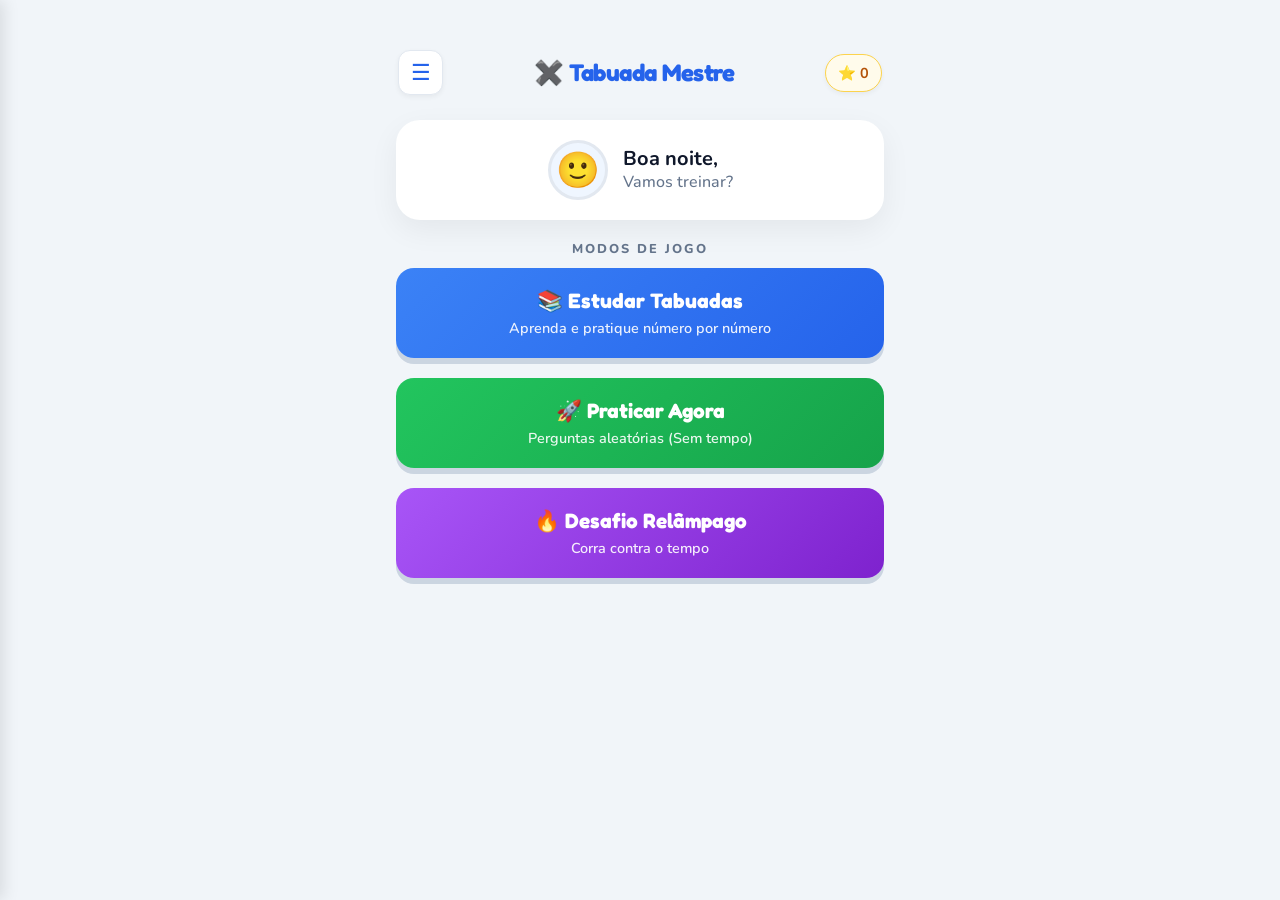
==== commit abf18ff1: "Add files via upload" ====
--- a/index.html
+++ b/index.html
@@ -2,7 +2,7 @@
 <html lang="pt-BR">
 <head>
     <meta charset="UTF-8">
-    <meta name="viewport" content="width=device-width, initial-scale=1.0, user-scalable=no">
+    <meta name="viewport" content="width=device-width, initial-scale=1.0">
     <title>Tabuada Mestre - Aprenda Brincando</title>
     
     <link rel="preconnect" href="https://fonts.googleapis.com">
@@ -37,7 +37,7 @@
             </nav>
             
             <div class="versao-app">
-                Tabuada Mestre v2.0<br>
+                Tabuada Mestre v2.2<br>
                 <span style="font-size: 0.75rem; opacity: 0.8">Desenvolvido por <strong>MIB Digital</strong></span><br>
                 <span style="font-size: 0.7rem; opacity: 0.6">Todos os direitos reservados.</span>
             </div>
@@ -67,15 +67,15 @@
             <div class="label-secao-home">MODOS DE JOGO</div>
 
             <div class="container-botoes-originais">
-                <button id="btn-estudar" class="btn-menu azul">
-                    <span>Estudar Tabuadas</span>
-                    <small>Aprenda e pratique número por número</small>
-                </button>
-
-                <button id="btn-treino" class="btn-menu verde">
-                    <span>Praticar Agora</span>
-                    <small>Perguntas aleatórias (Sem tempo)</small>
-                </button>
+                <button id="btn-estudar" class="btn-menu azul">
+                    <span>📚 Estudar Tabuadas</span>
+                    <small>Aprenda e pratique número por número</small>
+                </button>
+
+                <button id="btn-treino" class="btn-menu verde">
+                    <span>🚀 Praticar Agora</span>
+                    <small>Perguntas aleatórias (Sem tempo)</small>
+                </button>
                 
                 <button id="btn-desafio" class="btn-menu roxo">
                     <span>🔥 Desafio Relâmpago</span>
@@ -124,8 +124,8 @@
                 <div class="grid-botoes-historico">
                     <button class="btn-hist-modo roxo" onclick="verHistoricoModo('classico')">⏱️ Clássico</button>
                     <button class="btn-hist-modo laranja" onclick="verHistoricoModo('morte')">💣 Morte Súbita</button>
-                    <button class="btn-hist-modo verde" onclick="verHistoricoModo('recarga')">Recarga</button>
-                    <button class="btn-hist-modo azul" onclick="verHistoricoModo('speedrun')">Speedrun</button>
+                    <button class="btn-hist-modo verde" onclick="verHistoricoModo('recarga')">🔋 Recarga</button>
+                    <button class="btn-hist-modo azul" onclick="verHistoricoModo('speedrun')">🏁 Speedrun</button>
                 </div>
                 <div id="painel-detalhes-historico" class="painel-detalhes oculto">
                     <div class="header-detalhes"><h4 id="titulo-modo-historico">Clássico</h4><button class="btn-fechar-mini" onclick="fecharHistoricoModo()">✕</button></div>
@@ -452,7 +452,7 @@
                 </div>
 
                 <div class="versao-config">
-                    Tabuada Mestre v2.0<br>
+                    Tabuada Mestre v2.2<br>
                     Feito com 💙 por MIB Digital
                 </div>
 
@@ -494,7 +494,7 @@
             </div>
         </main>
 
-        <div id="tela-resultado" class="oculto">
+        <div id="tela-resultado" class="oculto">
             <div class="resultado-header">
                 <h2>Resultado Final</h2>
                 <p class="subtitulo-resumo" id="subtitulo-resumo">Resumo</p>
@@ -522,19 +522,42 @@
                 </div>
             </div>
 <button id="btn-reiniciar" class="btn-menu azul">Jogar Novamente</button>
-            <button id="btn-home-resultado" class="btn-menu neutro">Menu Inicial</button>
-        </div>
-
-    </div> 
+            <button id="btn-home-resultado" class="btn-menu neutro">Menu Inicial</button>
+        </div>
+
+        <div id="modal-jogo" class="oculto" role="dialog" aria-modal="true" aria-labelledby="modal-jogo-titulo">
+            <div class="modal-jogo-backdrop" id="modal-jogo-backdrop"></div>
+            <div class="modal-jogo-card">
+                <h3 id="modal-jogo-titulo">Confirmar acao</h3>
+                <p id="modal-jogo-mensagem">Mensagem</p>
+                <div class="modal-jogo-acoes">
+                    <button id="modal-jogo-cancelar" class="btn-modal-jogo btn-modal-secundario">Cancelar</button>
+                    <button id="modal-jogo-confirmar" class="btn-modal-jogo btn-modal-primario">OK</button>
+                </div>
+            </div>
+        </div>
+
+    </div> 
 
     <script src="audio.js"></script> 
     <script type="module" src="js/app.js"></script>
     <script>
-        if ('serviceWorker' in navigator) {
-            navigator.serviceWorker.register('./service-worker.js')
-                .then(() => console.log('Service Worker registrado!'))
-                .catch((err) => console.error('Erro SW:', err));
-        }
+        if ('serviceWorker' in navigator) {
+            let recarregadoPorAtualizacao = false;
+
+            navigator.serviceWorker.register('./service-worker.js', { updateViaCache: 'none' })
+                .then((registration) => {
+                    console.log('Service Worker registrado!');
+                    registration.update();
+
+                    navigator.serviceWorker.addEventListener('controllerchange', () => {
+                        if (recarregadoPorAtualizacao) return;
+                        recarregadoPorAtualizacao = true;
+                        window.location.reload();
+                    });
+                })
+                .catch((err) => console.error('Erro SW:', err));
+        }
     </script>
 </body>
 </html>
--- a/style.css
+++ b/style.css
@@ -3038,10 +3038,107 @@
     z-index: 5;
 }
 
-.modo-desafio #barra-fill {
-    background: #f97316 !important; /* Laranja */
-    height: 100%;
-    display: block;
-    /* Borda arredondada sÃ³ na ponta que avanÃ§a */
-    border-radius: 0 4px 4px 0; 
-}
+.modo-desafio #barra-fill {
+    background: #f97316 !important; /* Laranja */
+    height: 100%;
+    display: block;
+    /* Borda arredondada sÃ³ na ponta que avanÃ§a */
+    border-radius: 0 4px 4px 0; 
+}
+
+/* Modal interno (substitui alert/confirm do navegador) */
+#modal-jogo {
+    position: fixed;
+    inset: 0;
+    z-index: 5000;
+}
+
+.modal-jogo-backdrop {
+    position: absolute;
+    inset: 0;
+    background: rgba(15, 23, 42, 0.55);
+}
+
+#modal-jogo:not(.oculto) .modal-jogo-backdrop {
+    animation: modalFadeIn 180ms ease-out;
+}
+
+.modal-jogo-card {
+    position: relative;
+    width: min(420px, calc(100% - 32px));
+    margin: 0 auto;
+    top: 50%;
+    transform: translateY(-50%);
+    background: #ffffff;
+    border-radius: 16px;
+    border: 1px solid #e2e8f0;
+    box-shadow: 0 18px 60px rgba(2, 6, 23, 0.25);
+    padding: 18px;
+}
+
+#modal-jogo:not(.oculto) .modal-jogo-card {
+    animation: modalPopIn 220ms cubic-bezier(0.22, 1, 0.36, 1);
+}
+
+.modal-jogo-card h3 {
+    margin: 0 0 8px;
+    font-family: 'Fredoka', sans-serif;
+    font-size: 1.2rem;
+    color: #0f172a;
+}
+
+.modal-jogo-card p {
+    margin: 0;
+    color: #334155;
+    line-height: 1.45;
+}
+
+.modal-jogo-acoes {
+    display: flex;
+    gap: 10px;
+    justify-content: flex-end;
+    margin-top: 16px;
+}
+
+.btn-modal-jogo {
+    border: none;
+    border-radius: 10px;
+    padding: 10px 14px;
+    font-weight: 700;
+    cursor: pointer;
+}
+
+.btn-modal-secundario {
+    background: #e2e8f0;
+    color: #334155;
+}
+
+.btn-modal-primario {
+    background: #2563eb;
+    color: #ffffff;
+}
+
+.btn-modal-perigo {
+    background: #dc2626;
+    color: #ffffff;
+}
+
+.btn-modal-jogo.oculto {
+    display: none;
+}
+
+@keyframes modalFadeIn {
+    from { opacity: 0; }
+    to { opacity: 1; }
+}
+
+@keyframes modalPopIn {
+    from {
+        opacity: 0;
+        transform: translateY(-46%) scale(0.96);
+    }
+    to {
+        opacity: 1;
+        transform: translateY(-50%) scale(1);
+    }
+}
